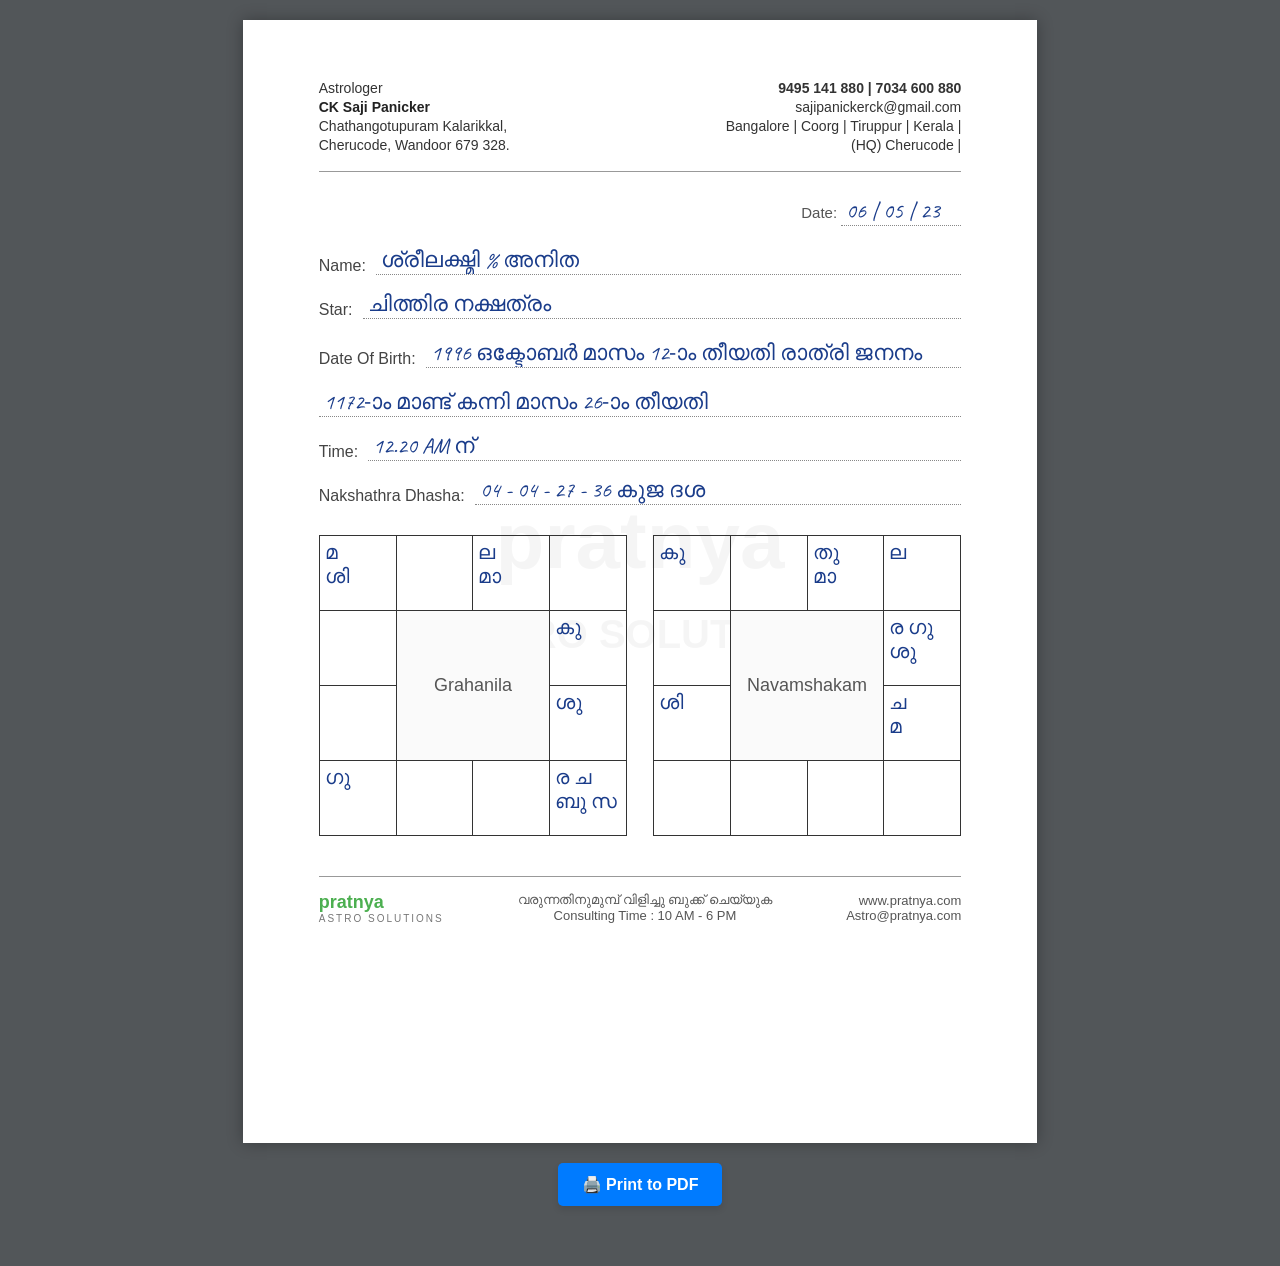
==== jathaka-chercha.html @ 8fa5732a "v67" ====
<!DOCTYPE html>
<html lang="en">
<head>
    <meta charset="UTF-8">
    <meta name="viewport" content="width=device-width, initial-scale=1.0">
    <title>Astrology Chart PDF Generator</title>
    <link href="https://fonts.googleapis.com/css2?family=Caveat:wght@600&display=swap" rel="stylesheet">
    
    <style>
        * {
            box-sizing: border-box;
        }

        body {
            font-family: Arial, sans-serif;
            background-color: #525659; /* Dark background like a PDF viewer */
            margin: 0;
            padding: 20px;
            display: flex;
            flex-direction: column;
            align-items: center;
        }

        /* The Main A4 Page Container */
        .page {
            background-color: white;
            width: 210mm;
            min-height: 297mm;
            padding: 15mm 20mm;
            box-shadow: 0 0 15px rgba(0,0,0,0.3);
            position: relative;
            color: #333;
        }

        /* Faint Watermark in the center */
        .watermark {
            position: absolute;
            top: 50%;
            left: 50%;
            transform: translate(-50%, -50%);
            font-size: 80px;
            font-weight: bold;
            color: rgba(0, 0, 0, 0.04);
            text-align: center;
            line-height: 1;
            pointer-events: none;
            z-index: 1;
        }

        /* Header Section */
        .header {
            display: flex;
            justify-content: space-between;
            border-bottom: 1px solid #999;
            padding-bottom: 15px;
            margin-bottom: 25px;
        }

        .header-left p, .header-right p {
            margin: 3px 0;
            font-size: 14px;
        }

        .astrologer-name {
            font-size: 18px;
            font-weight: bold;
            color: #222;
        }

        .header-right {
            text-align: right;
        }

        .phone-numbers {
            font-size: 16px;
            font-weight: bold;
        }

        /* Date Section */
        .date-section {
            text-align: right;
            margin-bottom: 20px;
            font-size: 15px;
            color: #555;
        }

        /* User Input Forms */
        .form-section {
            position: relative;
            z-index: 2;
        }

        .form-row {
            display: flex;
            align-items: flex-end;
            margin-bottom: 15px;
            font-size: 16px;
            color: #444;
        }

        .form-row label {
            white-space: nowrap;
            margin-right: 10px;
        }

        /* Handwriting styling for inputs */
        .handwritten-input {
            flex-grow: 1;
            border: none;
            border-bottom: 1px dotted #888;
            background: transparent;
            font-family: 'Caveat', cursive, sans-serif;
            font-size: 22px;
            color: #1a3c8a; /* Blue pen ink color */
            outline: none;
            padding: 0 5px;
        }

        .dob-multiline {
            margin-bottom: 15px;
        }

        .dob-multiline input {
            width: 100%;
            margin-top: 5px;
        }

        /* Astrology Charts Grid Section */
        .charts-container {
            display: flex;
            justify-content: space-between;
            margin-top: 30px;
            position: relative;
            z-index: 2;
        }

        .chart-box {
            width: 48%;
        }

        .kundli-table {
            width: 100%;
            border-collapse: collapse;
            table-layout: fixed;
        }

        .kundli-table td {
            border: 1px solid #333;
            height: 75px;
            vertical-align: top;
            padding: 5px;
        }

        .center-box {
            text-align: center !important;
            vertical-align: middle !important;
            font-size: 18px;
            font-weight: normal;
            color: #555;
            background-color: #fafafa;
        }

        /* Editable cells inside the chart */
        .cell-content {
            width: 100%;
            height: 100%;
            outline: none;
            font-family: 'Caveat', cursive, sans-serif;
            font-size: 20px;
            color: #1a3c8a; /* Blue pen ink color */
            line-height: 1.2;
        }

        /* Footer Section */
        .footer {
            display: flex;
            justify-content: space-between;
            align-items: center;
            border-top: 1px solid #999;
            padding-top: 15px;
            margin-top: 40px;
            font-size: 13px;
            color: #555;
        }

        .footer-logo {
            font-weight: bold;
            font-size: 18px;
            color: #4CAF50;
        }
        
        .footer-logo span {
            display: block;
            font-size: 10px;
            color: #777;
            font-weight: normal;
            letter-spacing: 2px;
        }

        .footer-center {
            text-align: center;
        }

        .footer-right {
            text-align: right;
        }

        /* Print Button Actions */
        .action-container {
            margin-top: 20px;
            margin-bottom: 40px;
        }

        .print-btn {
            background-color: #007bff;
            color: white;
            border: none;
            padding: 12px 24px;
            font-size: 16px;
            font-weight: bold;
            border-radius: 5px;
            cursor: pointer;
            box-shadow: 0 4px 6px rgba(0,0,0,0.1);
            transition: 0.3s;
        }

        .print-btn:hover {
            background-color: #0056b3;
        }

        /* CSS Specific to PDF Generation (Printing) */
        @media print {
            body {
                background-color: white;
                margin: 0;
                padding: 0;
            }
            .page {
                box-shadow: none;
                width: 100%;
                margin: 0;
                padding: 10mm;
            }
            .action-container {
                display: none; /* Hides the button in the PDF */
            }
            .handwritten-input::placeholder {
                color: transparent;
            }
            /* Ensures background colors and styling remain in PDF */
            * {
                -webkit-print-color-adjust: exact !important;
                print-color-adjust: exact !important;
            }
        }
    </style>
</head>
<body>

    <div class="page" id="documentToPrint">
        <div class="watermark">pratnya<br><span style="font-size: 40px;">ASTRO SOLUTIONS</span></div>

        <div class="header">
            <div class="header-left">
                <p>Astrologer</p>
                <p class="astrologer-name">CK Saji Panicker</p>
                <p>Chathangotupuram Kalarikkal,</p>
                <p>Cherucode, Wandoor 679 328.</p>
            </div>
            <div class="header-right">
                <p class="phone-numbers">9495 141 880 | 7034 600 880</p>
                <p>sajipanickerck@gmail.com</p>
                <p>Bangalore | Coorg | Tiruppur | Kerala |</p>
                <p>(HQ) Cherucode |</p>
            </div>
        </div>

        <div class="date-section">
            Date: <input type="text" class="handwritten-input" style="width: 120px;" value="06 | 05 | 23">
        </div>

        <div class="form-section">
            <div class="form-row">
                <label>Name:</label>
                <input type="text" class="handwritten-input" value="ശ്രീലക്ഷ്മി % അനിത">
            </div>
            <div class="form-row">
                <label>Star:</label>
                <input type="text" class="handwritten-input" value="ചിത്തിര നക്ഷത്രം">
            </div>
            
            <div class="dob-multiline">
                <div class="form-row">
                    <label>Date Of Birth:</label>
                    <input type="text" class="handwritten-input" value="1996 ഒക്ടോബർ മാസം 12-ാം തീയതി രാത്രി ജനനം">
                </div>
                <div class="form-row">
                    <input type="text" class="handwritten-input" value="1172-ാം മാണ്ട് കന്നി മാസം 26-ാം തീയതി">
                </div>
            </div>

            <div class="form-row">
                <label>Time:</label>
                <input type="text" class="handwritten-input" value="12.20 AM ന്">
            </div>
            <div class="form-row">
                <label>Nakshathra Dhasha:</label>
                <input type="text" class="handwritten-input" value="04 - 04 - 27 - 36 കുജ ദശ">
            </div>
        </div>

        <div class="charts-container">
            
            <div class="chart-box">
                <table class="kundli-table">
                    <tr>
                        <td><div class="cell-content" contenteditable="true">മ<br>ശി</div></td>
                        <td><div class="cell-content" contenteditable="true"></div></td>
                        <td><div class="cell-content" contenteditable="true">ല<br>മാ</div></td>
                        <td><div class="cell-content" contenteditable="true"></div></td>
                    </tr>
                    <tr>
                        <td><div class="cell-content" contenteditable="true"></div></td>
                        <td colspan="2" rowspan="2" class="center-box">Grahanila</td>
                        <td><div class="cell-content" contenteditable="true">കു</div></td>
                    </tr>
                    <tr>
                        <td><div class="cell-content" contenteditable="true"></div></td>
                        <td><div class="cell-content" contenteditable="true">ശു</div></td>
                    </tr>
                    <tr>
                        <td><div class="cell-content" contenteditable="true">ഗു</div></td>
                        <td><div class="cell-content" contenteditable="true"></div></td>
                        <td><div class="cell-content" contenteditable="true"></div></td>
                        <td><div class="cell-content" contenteditable="true">ര ച<br>ബു സ</div></td>
                    </tr>
                </table>
            </div>

            <div class="chart-box">
                <table class="kundli-table">
                    <tr>
                        <td><div class="cell-content" contenteditable="true">കു</div></td>
                        <td><div class="cell-content" contenteditable="true"></div></td>
                        <td><div class="cell-content" contenteditable="true">തു<br>മാ</div></td>
                        <td><div class="cell-content" contenteditable="true">ല</div></td>
                    </tr>
                    <tr>
                        <td><div class="cell-content" contenteditable="true"></div></td>
                        <td colspan="2" rowspan="2" class="center-box">Navamshakam</td>
                        <td><div class="cell-content" contenteditable="true">ര ഗു<br>ശു</div></td>
                    </tr>
                    <tr>
                        <td><div class="cell-content" contenteditable="true">ശി</div></td>
                        <td><div class="cell-content" contenteditable="true">ച<br>മ</div></td>
                    </tr>
                    <tr>
                        <td><div class="cell-content" contenteditable="true"></div></td>
                        <td><div class="cell-content" contenteditable="true"></div></td>
                        <td><div class="cell-content" contenteditable="true"></div></td>
                        <td><div class="cell-content" contenteditable="true"></div></td>
                    </tr>
                </table>
            </div>

        </div>

        <div class="footer">
            <div class="footer-logo">
                pratnya
                <span>ASTRO SOLUTIONS</span>
            </div>
            <div class="footer-center">
                വരുന്നതിനുമുമ്പ് വിളിച്ചു ബുക്ക് ചെയ്യുക<br>
                Consulting Time : 10 AM - 6 PM
            </div>
            <div class="footer-right">
                www.pratnya.com<br>
                Astro@pratnya.com
            </div>
        </div>
    </div>

    <div class="action-container">
        <button class="print-btn" onclick="window.print()">🖨️ Print to PDF</button>
    </div>

</body>
</html>
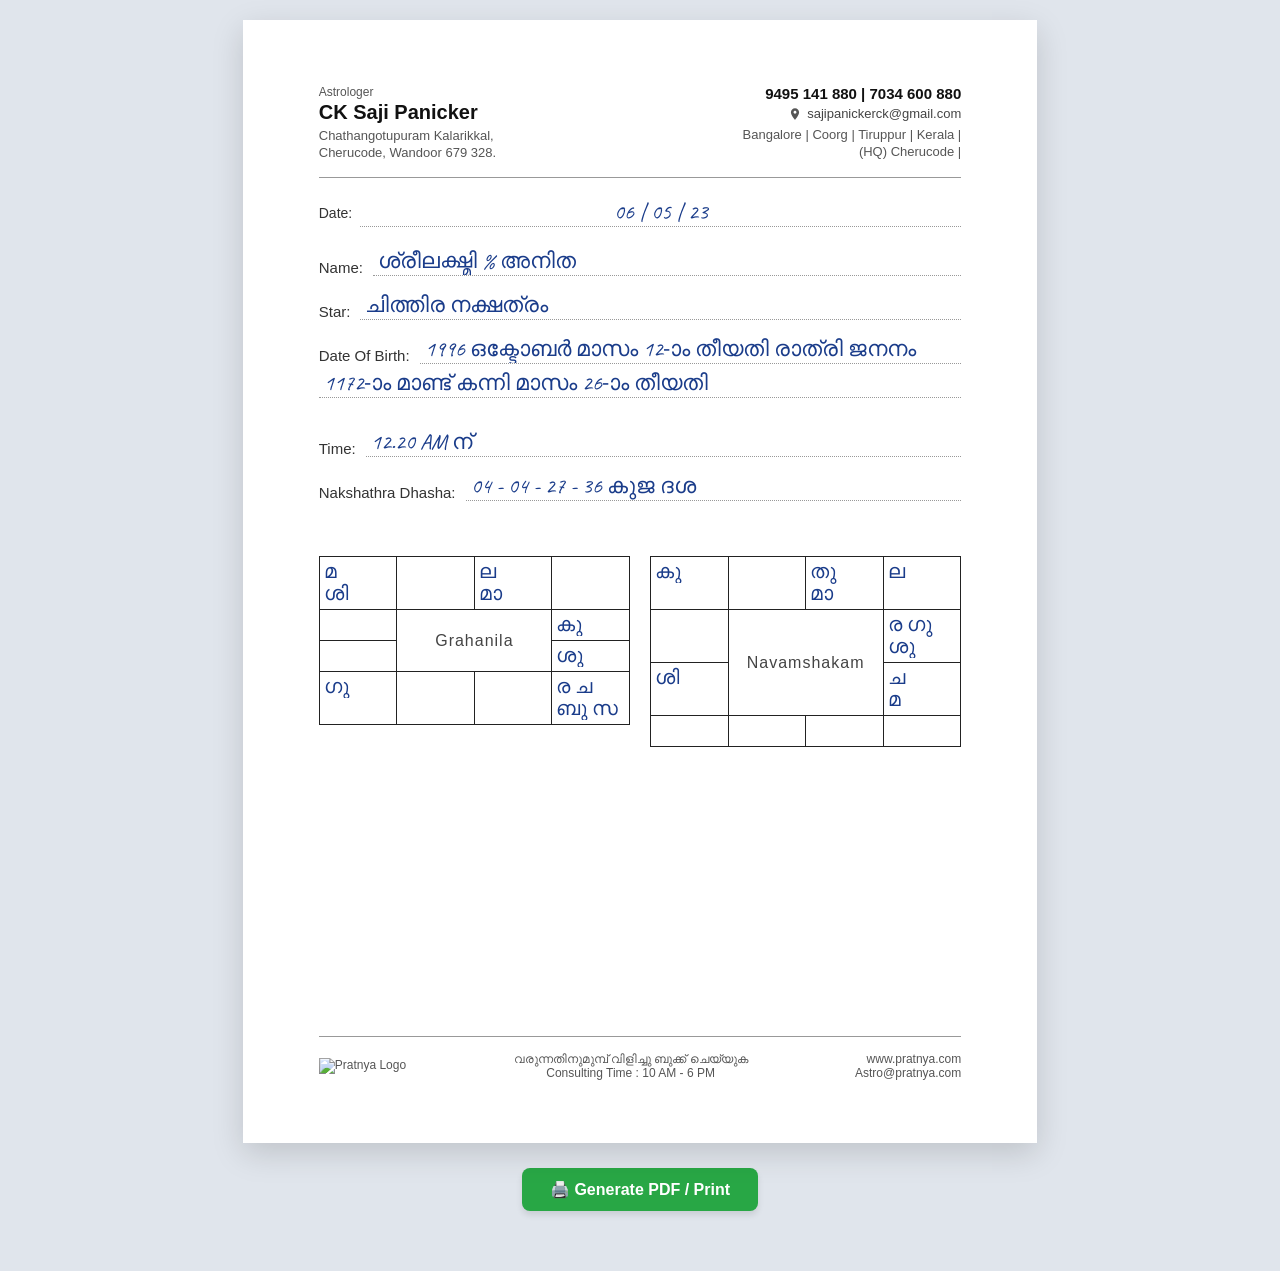
==== commit a53eb78e: "v69" ====
--- a/jathaka-chercha.html
+++ b/jathaka-chercha.html
@@ -2,252 +2,342 @@
 <html lang="en">
 <head>
     <meta charset="UTF-8">
-    <meta name="viewport" content="width=device-width, initial-scale=1.0">
-    <title>Astrology Chart PDF Generator</title>
+    <meta name="viewport" content="width=device-width, initial-scale=1.0, maximum-scale=1.0, user-scalable=no">
+    <title>Responsive Astrologer Consultation Form</title>
+    
     <link href="https://fonts.googleapis.com/css2?family=Caveat:wght@600&display=swap" rel="stylesheet">
     
     <style>
+        :root {
+            --text-main: #333;
+            --text-light: #555;
+            --ink-color: #1a3c8a;
+            --border-color: #999;
+            --grid-border: #222;
+        }
+
         * {
             box-sizing: border-box;
+            margin: 0;
+            padding: 0;
         }
 
         body {
-            font-family: Arial, sans-serif;
-            background-color: #525659; /* Dark background like a PDF viewer */
-            margin: 0;
-            padding: 20px;
+            font-family: Arial, Helvetica, sans-serif;
+            background-color: #e0e5ec;
             display: flex;
             flex-direction: column;
             align-items: center;
-        }
-
-        /* The Main A4 Page Container */
-        .page {
+            padding: 20px 10px;
+            color: var(--text-main);
+        }
+
+        /* --- Main Document Container --- */
+        .document-wrapper {
             background-color: white;
-            width: 210mm;
-            min-height: 297mm;
-            padding: 15mm 20mm;
-            box-shadow: 0 0 15px rgba(0,0,0,0.3);
+            width: 100%;
+            max-width: 210mm; /* A4 Width */
+            min-height: 297mm; /* A4 Height */
+            padding: 5% 6%;
+            box-shadow: 0 10px 30px rgba(0,0,0,0.15);
             position: relative;
-            color: #333;
-        }
-
-        /* Faint Watermark in the center */
+            display: flex;
+            flex-direction: column;
+            overflow: hidden;
+        }
+
+        /* Watermark Setup */
         .watermark {
             position: absolute;
             top: 50%;
             left: 50%;
             transform: translate(-50%, -50%);
-            font-size: 80px;
-            font-weight: bold;
-            color: rgba(0, 0, 0, 0.04);
-            text-align: center;
-            line-height: 1;
-            pointer-events: none;
+            width: 60%;
+            height: 60%;
+            background-image: url('logo.png'); /* Reads from your local directory */
+            background-position: center;
+            background-repeat: no-repeat;
+            background-size: contain;
+            opacity: 0.08; /* Faint appearance */
+            pointer-events: none; /* Prevents it from blocking clicks */
+            z-index: 0;
+        }
+
+        /* Content needs to sit above watermark */
+        .content-layer {
+            position: relative;
             z-index: 1;
-        }
-
-        /* Header Section */
+            flex-grow: 1;
+            display: flex;
+            flex-direction: column;
+        }
+
+        /* --- Header Styling --- */
         .header {
             display: flex;
+            flex-wrap: wrap;
             justify-content: space-between;
-            border-bottom: 1px solid #999;
+            border-bottom: 1px solid var(--border-color);
             padding-bottom: 15px;
-            margin-bottom: 25px;
-        }
-
-        .header-left p, .header-right p {
-            margin: 3px 0;
-            font-size: 14px;
-        }
-
-        .astrologer-name {
-            font-size: 18px;
-            font-weight: bold;
-            color: #222;
+            margin-bottom: 20px;
+            gap: 15px;
+        }
+
+        .header-left, .header-right {
+            flex: 1;
+            min-width: 250px;
         }
 
         .header-right {
             text-align: right;
         }
 
+        .header p {
+            margin: 2px 0;
+            font-size: 13px;
+            color: var(--text-light);
+        }
+
+        .astrologer-title {
+            font-size: 12px !important;
+            margin-bottom: 0px !important;
+        }
+
+        .astrologer-name {
+            font-size: 20px !important;
+            font-weight: bold;
+            color: #111 !important;
+            margin-bottom: 4px !important;
+        }
+
         .phone-numbers {
-            font-size: 16px;
+            font-size: 15px !important;
             font-weight: bold;
-        }
-
-        /* Date Section */
+            color: #111 !important;
+            margin-bottom: 4px !important;
+        }
+
+        .email-line {
+            display: inline-flex;
+            align-items: center;
+            justify-content: flex-end;
+            gap: 5px;
+        }
+
+        /* Inline SVG for Map Pin */
+        .map-icon {
+            width: 14px;
+            height: 14px;
+            fill: #555;
+        }
+
+        /* --- Date Section --- */
         .date-section {
-            text-align: right;
+            display: flex;
+            justify-content: flex-end;
+            align-items: center;
             margin-bottom: 20px;
-            font-size: 15px;
-            color: #555;
-        }
-
-        /* User Input Forms */
+            font-size: 14px;
+            gap: 8px;
+        }
+
+        /* --- Form Inputs (Handwritten style) --- */
         .form-section {
-            position: relative;
-            z-index: 2;
+            margin-bottom: 30px;
         }
 
         .form-row {
             display: flex;
             align-items: flex-end;
             margin-bottom: 15px;
-            font-size: 16px;
-            color: #444;
+            font-size: 15px;
+            width: 100%;
         }
 
         .form-row label {
             white-space: nowrap;
             margin-right: 10px;
-        }
-
-        /* Handwriting styling for inputs */
-        .handwritten-input {
+            font-weight: 500;
+        }
+
+        .input-line {
             flex-grow: 1;
             border: none;
-            border-bottom: 1px dotted #888;
+            border-bottom: 1px dotted var(--border-color);
             background: transparent;
             font-family: 'Caveat', cursive, sans-serif;
             font-size: 22px;
-            color: #1a3c8a; /* Blue pen ink color */
+            color: var(--ink-color);
             outline: none;
             padding: 0 5px;
-        }
-
-        .dob-multiline {
+            min-width: 50px; /* Prevents collapsing on mobile */
+        }
+
+        /* Multiline DOB Fix */
+        .dob-group {
+            display: flex;
+            flex-direction: column;
             margin-bottom: 15px;
         }
 
-        .dob-multiline input {
-            width: 100%;
-            margin-top: 5px;
-        }
-
-        /* Astrology Charts Grid Section */
+        /* --- Astrology Charts Grid --- */
         .charts-container {
             display: flex;
             justify-content: space-between;
-            margin-top: 30px;
-            position: relative;
-            z-index: 2;
-        }
-
-        .chart-box {
-            width: 48%;
-        }
-
-        .kundli-table {
+            gap: 20px;
+            margin-top: 10px;
+        }
+
+        .chart-wrapper {
+            flex: 1;
+            min-width: 0; /* Prevents flex blowout */
+        }
+
+        .chart-table {
             width: 100%;
             border-collapse: collapse;
             table-layout: fixed;
-        }
-
-        .kundli-table td {
-            border: 1px solid #333;
-            height: 75px;
+            background: rgba(255, 255, 255, 0.6); /* Slight background to stand out over watermark */
+        }
+
+        .chart-table td {
+            border: 1px solid var(--grid-border);
+            aspect-ratio: 1 / 1; /* Keeps cells perfectly square */
             vertical-align: top;
-            padding: 5px;
-        }
-
-        .center-box {
+            padding: 4px;
+            position: relative;
+        }
+
+        .chart-center {
             text-align: center !important;
             vertical-align: middle !important;
-            font-size: 18px;
-            font-weight: normal;
-            color: #555;
-            background-color: #fafafa;
-        }
-
-        /* Editable cells inside the chart */
-        .cell-content {
+            font-size: 16px;
+            color: #444;
+            letter-spacing: 1px;
+            background-color: transparent;
+        }
+
+        .editable-cell {
             width: 100%;
             height: 100%;
             outline: none;
             font-family: 'Caveat', cursive, sans-serif;
             font-size: 20px;
-            color: #1a3c8a; /* Blue pen ink color */
-            line-height: 1.2;
-        }
-
-        /* Footer Section */
+            color: var(--ink-color);
+            line-height: 1.1;
+            overflow: hidden;
+        }
+
+        /* --- Footer Styling --- */
         .footer {
             display: flex;
             justify-content: space-between;
             align-items: center;
-            border-top: 1px solid #999;
+            border-top: 1px solid var(--border-color);
             padding-top: 15px;
-            margin-top: 40px;
-            font-size: 13px;
-            color: #555;
-        }
-
-        .footer-logo {
-            font-weight: bold;
-            font-size: 18px;
-            color: #4CAF50;
-        }
-        
-        .footer-logo span {
-            display: block;
-            font-size: 10px;
-            color: #777;
-            font-weight: normal;
-            letter-spacing: 2px;
+            margin-top: auto; /* Pushes footer to the bottom */
+            font-size: 12px;
+            color: var(--text-light);
+            flex-wrap: wrap;
+            gap: 15px;
+        }
+
+        .footer-logo img {
+            height: 40px; /* Adjust based on your logo.png dimensions */
+            width: auto;
+            object-fit: contain;
         }
 
         .footer-center {
             text-align: center;
+            flex: 1;
+            min-width: 200px;
         }
 
         .footer-right {
             text-align: right;
         }
 
-        /* Print Button Actions */
-        .action-container {
-            margin-top: 20px;
+        /* --- Action Buttons --- */
+        .controls {
+            margin-top: 25px;
             margin-bottom: 40px;
-        }
-
-        .print-btn {
-            background-color: #007bff;
+            text-align: center;
+        }
+
+        .btn {
+            background-color: #28a745;
             color: white;
             border: none;
-            padding: 12px 24px;
+            padding: 12px 28px;
             font-size: 16px;
             font-weight: bold;
-            border-radius: 5px;
+            border-radius: 8px;
             cursor: pointer;
             box-shadow: 0 4px 6px rgba(0,0,0,0.1);
-            transition: 0.3s;
-        }
-
-        .print-btn:hover {
-            background-color: #0056b3;
-        }
-
-        /* CSS Specific to PDF Generation (Printing) */
+            transition: background 0.3s, transform 0.1s;
+        }
+
+        .btn:hover {
+            background-color: #218838;
+        }
+        
+        .btn:active {
+            transform: scale(0.98);
+        }
+
+        /* --- Responsive Queries (Tablet & Mobile) --- */
+        @media screen and (max-width: 768px) {
+            .document-wrapper {
+                padding: 15px;
+            }
+            .header {
+                flex-direction: column;
+                text-align: center;
+            }
+            .header-right {
+                text-align: center;
+            }
+            .email-line {
+                justify-content: center;
+            }
+            .charts-container {
+                flex-direction: column;
+                gap: 30px;
+            }
+            .chart-table td {
+                aspect-ratio: auto;
+                height: 60px; /* Fixed height for mobile instead of aspect ratio */
+            }
+            .footer {
+                flex-direction: column;
+                text-align: center;
+            }
+            .footer-right {
+                text-align: center;
+            }
+        }
+
+        /* --- Print Specific Styles --- */
         @media print {
             body {
-                background-color: white;
+                background: white;
                 margin: 0;
                 padding: 0;
             }
-            .page {
+            .document-wrapper {
                 box-shadow: none;
                 width: 100%;
-                margin: 0;
+                max-width: none;
                 padding: 10mm;
             }
-            .action-container {
-                display: none; /* Hides the button in the PDF */
-            }
-            .handwritten-input::placeholder {
+            .controls {
+                display: none;
+            }
+            .input-line::placeholder {
                 color: transparent;
             }
-            /* Ensures background colors and styling remain in PDF */
+            /* Force background graphics to print (for watermark) */
             * {
                 -webkit-print-color-adjust: exact !important;
                 print-color-adjust: exact !important;
@@ -257,132 +347,139 @@
 </head>
 <body>
 
-    <div class="page" id="documentToPrint">
-        <div class="watermark">pratnya<br><span style="font-size: 40px;">ASTRO SOLUTIONS</span></div>
-
-        <div class="header">
-            <div class="header-left">
-                <p>Astrologer</p>
-                <p class="astrologer-name">CK Saji Panicker</p>
-                <p>Chathangotupuram Kalarikkal,</p>
-                <p>Cherucode, Wandoor 679 328.</p>
+    <div class="document-wrapper" id="printArea">
+        <div class="watermark"></div>
+
+        <div class="content-layer">
+            
+            <div class="header">
+                <div class="header-left">
+                    <p class="astrologer-title">Astrologer</p>
+                    <p class="astrologer-name">CK Saji Panicker</p>
+                    <p>Chathangotupuram Kalarikkal,</p>
+                    <p>Cherucode, Wandoor 679 328.</p>
+                </div>
+                <div class="header-right">
+                    <p class="phone-numbers">9495 141 880 | 7034 600 880</p>
+                    <div class="email-line">
+                        <svg class="map-icon" viewBox="0 0 24 24">
+                            <path d="M12 2C8.13 2 5 5.13 5 9c0 5.25 7 13 7 13s7-7.75 7-13c0-3.87-3.13-7-7-7zm0 9.5c-1.38 0-2.5-1.12-2.5-2.5s1.12-2.5 2.5-2.5 2.5 1.12 2.5 2.5-1.12 2.5-2.5 2.5z"/>
+                        </svg>
+                        <p style="margin:0; color:#444;">sajipanickerck@gmail.com</p>
+                    </div>
+                    <p>Bangalore | Coorg | Tiruppur | Kerala |</p>
+                    <p>(HQ) Cherucode |</p>
+                </div>
             </div>
-            <div class="header-right">
-                <p class="phone-numbers">9495 141 880 | 7034 600 880</p>
-                <p>sajipanickerck@gmail.com</p>
-                <p>Bangalore | Coorg | Tiruppur | Kerala |</p>
-                <p>(HQ) Cherucode |</p>
+
+            <div class="date-section">
+                <span>Date:</span>
+                <input type="text" class="input-line" style="width: 130px; text-align: center;" value="06 | 05 | 23">
             </div>
-        </div>
-
-        <div class="date-section">
-            Date: <input type="text" class="handwritten-input" style="width: 120px;" value="06 | 05 | 23">
-        </div>
-
-        <div class="form-section">
-            <div class="form-row">
-                <label>Name:</label>
-                <input type="text" class="handwritten-input" value="ശ്രീലക്ഷ്മി % അനിത">
+
+            <div class="form-section">
+                <div class="form-row">
+                    <label>Name:</label>
+                    <input type="text" class="input-line" value="ശ്രീലക്ഷ്മി % അനിത">
+                </div>
+                <div class="form-row">
+                    <label>Star:</label>
+                    <input type="text" class="input-line" value="ചിത്തിര നക്ഷത്രം">
+                </div>
+                
+                <div class="dob-group">
+                    <div class="form-row" style="margin-bottom: 5px;">
+                        <label>Date Of Birth:</label>
+                        <input type="text" class="input-line" value="1996 ഒക്ടോബർ മാസം 12-ാം തീയതി രാത്രി ജനനം">
+                    </div>
+                    <div class="form-row">
+                        <input type="text" class="input-line" value="1172-ാം മാണ്ട് കന്നി മാസം 26-ാം തീയതി">
+                    </div>
+                </div>
+
+                <div class="form-row">
+                    <label>Time:</label>
+                    <input type="text" class="input-line" value="12.20 AM ന്">
+                </div>
+                <div class="form-row">
+                    <label>Nakshathra Dhasha:</label>
+                    <input type="text" class="input-line" value="04 - 04 - 27 - 36 കുജ ദശ">
+                </div>
             </div>
-            <div class="form-row">
-                <label>Star:</label>
-                <input type="text" class="handwritten-input" value="ചിത്തിര നക്ഷത്രം">
+
+            <div class="charts-container">
+                <div class="chart-wrapper">
+                    <table class="chart-table">
+                        <tr>
+                            <td><div class="editable-cell" contenteditable="true">മ<br>ശി</div></td>
+                            <td><div class="editable-cell" contenteditable="true"></div></td>
+                            <td><div class="editable-cell" contenteditable="true">ല<br>മാ</div></td>
+                            <td><div class="editable-cell" contenteditable="true"></div></td>
+                        </tr>
+                        <tr>
+                            <td><div class="editable-cell" contenteditable="true"></div></td>
+                            <td colspan="2" rowspan="2" class="chart-center">Grahanila</td>
+                            <td><div class="editable-cell" contenteditable="true">കു</div></td>
+                        </tr>
+                        <tr>
+                            <td><div class="editable-cell" contenteditable="true"></div></td>
+                            <td><div class="editable-cell" contenteditable="true">ശു</div></td>
+                        </tr>
+                        <tr>
+                            <td><div class="editable-cell" contenteditable="true">ഗു</div></td>
+                            <td><div class="editable-cell" contenteditable="true"></div></td>
+                            <td><div class="editable-cell" contenteditable="true"></div></td>
+                            <td><div class="editable-cell" contenteditable="true">ര ച<br>ബു സ</div></td>
+                        </tr>
+                    </table>
+                </div>
+
+                <div class="chart-wrapper">
+                    <table class="chart-table">
+                        <tr>
+                            <td><div class="editable-cell" contenteditable="true">കു</div></td>
+                            <td><div class="editable-cell" contenteditable="true"></div></td>
+                            <td><div class="editable-cell" contenteditable="true">തു<br>മാ</div></td>
+                            <td><div class="editable-cell" contenteditable="true">ല</div></td>
+                        </tr>
+                        <tr>
+                            <td><div class="editable-cell" contenteditable="true"></div></td>
+                            <td colspan="2" rowspan="2" class="chart-center">Navamshakam</td>
+                            <td><div class="editable-cell" contenteditable="true">ര ഗു<br>ശു</div></td>
+                        </tr>
+                        <tr>
+                            <td><div class="editable-cell" contenteditable="true">ശി</div></td>
+                            <td><div class="editable-cell" contenteditable="true">ച<br>മ</div></td>
+                        </tr>
+                        <tr>
+                            <td><div class="editable-cell" contenteditable="true"></div></td>
+                            <td><div class="editable-cell" contenteditable="true"></div></td>
+                            <td><div class="editable-cell" contenteditable="true"></div></td>
+                            <td><div class="editable-cell" contenteditable="true"></div></td>
+                        </tr>
+                    </table>
+                </div>
+            </div>
+
+            <div class="footer">
+                <div class="footer-logo">
+                    <img src="logo.png" alt="Pratnya Logo">
+                </div>
+                <div class="footer-center">
+                    വരുന്നതിനുമുമ്പ് വിളിച്ചു ബുക്ക് ചെയ്യുക<br>
+                    Consulting Time : 10 AM - 6 PM
+                </div>
+                <div class="footer-right">
+                    www.pratnya.com<br>
+                    Astro@pratnya.com
+                </div>
             </div>
             
-            <div class="dob-multiline">
-                <div class="form-row">
-                    <label>Date Of Birth:</label>
-                    <input type="text" class="handwritten-input" value="1996 ഒക്ടോബർ മാസം 12-ാം തീയതി രാത്രി ജനനം">
-                </div>
-                <div class="form-row">
-                    <input type="text" class="handwritten-input" value="1172-ാം മാണ്ട് കന്നി മാസം 26-ാം തീയതി">
-                </div>
-            </div>
-
-            <div class="form-row">
-                <label>Time:</label>
-                <input type="text" class="handwritten-input" value="12.20 AM ന്">
-            </div>
-            <div class="form-row">
-                <label>Nakshathra Dhasha:</label>
-                <input type="text" class="handwritten-input" value="04 - 04 - 27 - 36 കുജ ദശ">
-            </div>
-        </div>
-
-        <div class="charts-container">
-            
-            <div class="chart-box">
-                <table class="kundli-table">
-                    <tr>
-                        <td><div class="cell-content" contenteditable="true">മ<br>ശി</div></td>
-                        <td><div class="cell-content" contenteditable="true"></div></td>
-                        <td><div class="cell-content" contenteditable="true">ല<br>മാ</div></td>
-                        <td><div class="cell-content" contenteditable="true"></div></td>
-                    </tr>
-                    <tr>
-                        <td><div class="cell-content" contenteditable="true"></div></td>
-                        <td colspan="2" rowspan="2" class="center-box">Grahanila</td>
-                        <td><div class="cell-content" contenteditable="true">കു</div></td>
-                    </tr>
-                    <tr>
-                        <td><div class="cell-content" contenteditable="true"></div></td>
-                        <td><div class="cell-content" contenteditable="true">ശു</div></td>
-                    </tr>
-                    <tr>
-                        <td><div class="cell-content" contenteditable="true">ഗു</div></td>
-                        <td><div class="cell-content" contenteditable="true"></div></td>
-                        <td><div class="cell-content" contenteditable="true"></div></td>
-                        <td><div class="cell-content" contenteditable="true">ര ച<br>ബു സ</div></td>
-                    </tr>
-                </table>
-            </div>
-
-            <div class="chart-box">
-                <table class="kundli-table">
-                    <tr>
-                        <td><div class="cell-content" contenteditable="true">കു</div></td>
-                        <td><div class="cell-content" contenteditable="true"></div></td>
-                        <td><div class="cell-content" contenteditable="true">തു<br>മാ</div></td>
-                        <td><div class="cell-content" contenteditable="true">ല</div></td>
-                    </tr>
-                    <tr>
-                        <td><div class="cell-content" contenteditable="true"></div></td>
-                        <td colspan="2" rowspan="2" class="center-box">Navamshakam</td>
-                        <td><div class="cell-content" contenteditable="true">ര ഗു<br>ശു</div></td>
-                    </tr>
-                    <tr>
-                        <td><div class="cell-content" contenteditable="true">ശി</div></td>
-                        <td><div class="cell-content" contenteditable="true">ച<br>മ</div></td>
-                    </tr>
-                    <tr>
-                        <td><div class="cell-content" contenteditable="true"></div></td>
-                        <td><div class="cell-content" contenteditable="true"></div></td>
-                        <td><div class="cell-content" contenteditable="true"></div></td>
-                        <td><div class="cell-content" contenteditable="true"></div></td>
-                    </tr>
-                </table>
-            </div>
-
-        </div>
-
-        <div class="footer">
-            <div class="footer-logo">
-                pratnya
-                <span>ASTRO SOLUTIONS</span>
-            </div>
-            <div class="footer-center">
-                വരുന്നതിനുമുമ്പ് വിളിച്ചു ബുക്ക് ചെയ്യുക<br>
-                Consulting Time : 10 AM - 6 PM
-            </div>
-            <div class="footer-right">
-                www.pratnya.com<br>
-                Astro@pratnya.com
-            </div>
         </div>
     </div>
 
-    <div class="action-container">
-        <button class="print-btn" onclick="window.print()">🖨️ Print to PDF</button>
+    <div class="controls">
+        <button class="btn" onclick="window.print()">🖨️ Generate PDF / Print</button>
     </div>
 
 </body>
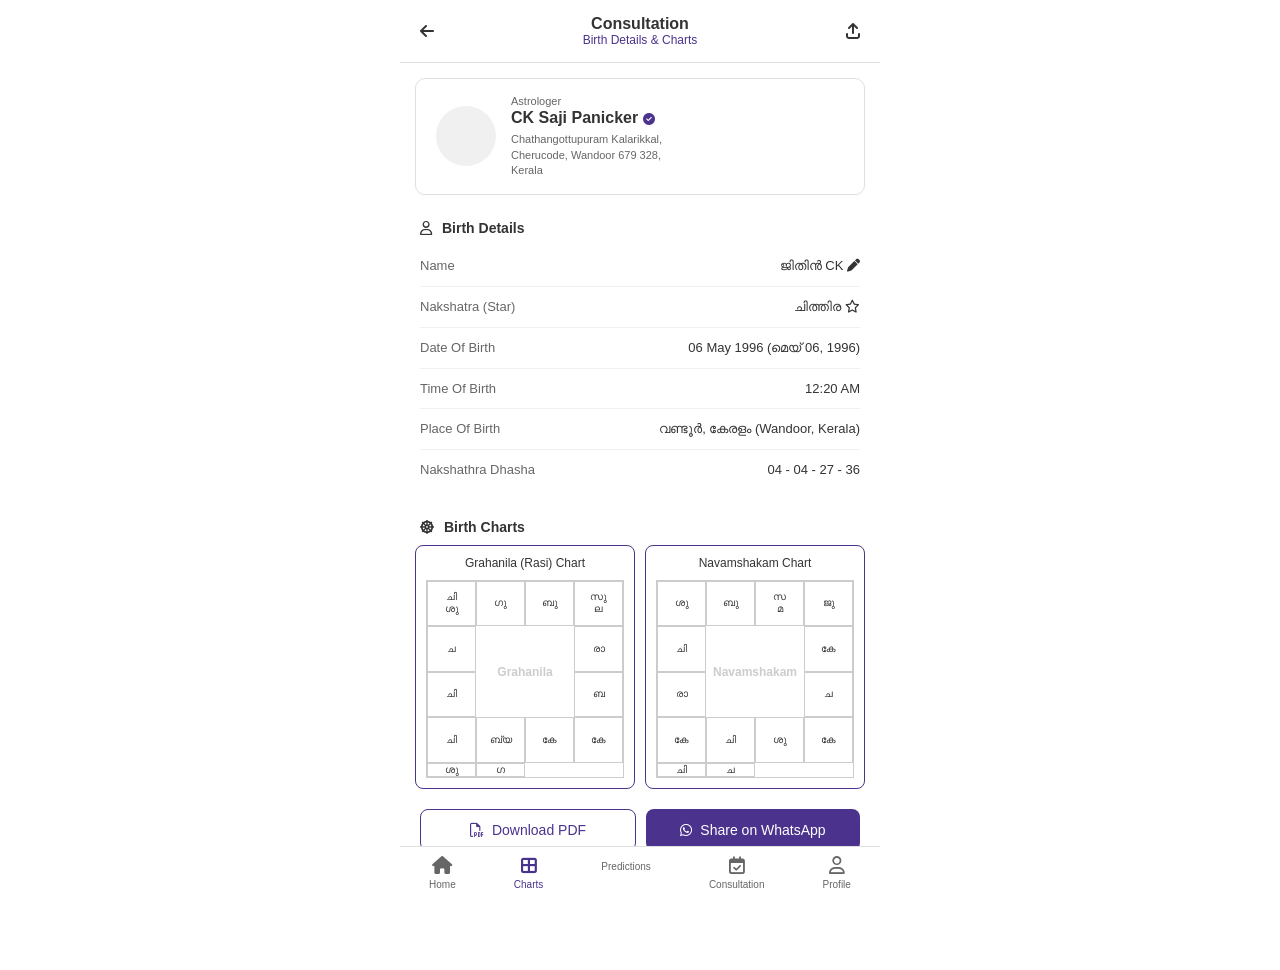
==== commit 2a559e1c: "v70" ====
--- a/jathaka-chercha.html
+++ b/jathaka-chercha.html
@@ -1,486 +1,541 @@
 <!DOCTYPE html>
-<html lang="en">
+<html lang="ml">
 <head>
     <meta charset="UTF-8">
-    <meta name="viewport" content="width=device-width, initial-scale=1.0, maximum-scale=1.0, user-scalable=no">
-    <title>Responsive Astrologer Consultation Form</title>
-    
-    <link href="https://fonts.googleapis.com/css2?family=Caveat:wght@600&display=swap" rel="stylesheet">
-    
+    <meta name="viewport" content="width=device-width, initial-scale=1.0">
+    <title>Consultation - Birth Details & Charts</title>
+    <link rel="stylesheet" href="https://cdnjs.cloudflare.com/ajax/libs/font-awesome/6.4.0/css/all.min.css">
+    <script src="https://cdnjs.cloudflare.com/ajax/libs/html2pdf.js/0.10.1/html2pdf.bundle.min.js"></script>
+
     <style>
+        /* --- GLOBAL APP STYLES (Left Image) --- */
         :root {
+            --primary-color: #4B338D; /* Purple color from buttons/icons */
+            --bg-color: #F8F9FA;
             --text-main: #333;
-            --text-light: #555;
-            --ink-color: #1a3c8a;
-            --border-color: #999;
-            --grid-border: #222;
-        }
-
-        * {
-            box-sizing: border-box;
+            --text-muted: #666;
+            --border-color: #E0E0E0;
+        }
+
+        body {
+            font-family: -apple-system, BlinkMacSystemFont, 'Segoe UI', Roboto, Helvetica, Arial, sans-serif;
             margin: 0;
             padding: 0;
-        }
-
-        body {
-            font-family: Arial, Helvetica, sans-serif;
-            background-color: #e0e5ec;
-            display: flex;
-            flex-direction: column;
-            align-items: center;
-            padding: 20px 10px;
+            background-color: #fff;
             color: var(--text-main);
         }
 
-        /* --- Main Document Container --- */
-        .document-wrapper {
-            background-color: white;
+        /* Mobile App Container */
+        .app-container {
+            max-width: 480px;
+            margin: 0 auto;
+            background: #fff;
+            min-height: 100vh;
+            position: relative;
+            padding-bottom: 70px; /* Space for bottom nav */
+        }
+
+        /* Header */
+        .app-header {
+            display: flex;
+            justify-content: space-between;
+            align-items: center;
+            padding: 15px 20px;
+            border-bottom: 1px solid var(--border-color);
+        }
+        .app-header h1 {
+            font-size: 16px;
+            margin: 0;
+            text-align: center;
+            flex-grow: 1;
+            color: var(--text-main);
+        }
+        .app-header h1 span {
+            display: block;
+            font-size: 12px;
+            color: var(--primary-color);
+            font-weight: normal;
+        }
+
+        /* Astrologer Card */
+        .astrologer-card {
+            display: flex;
+            align-items: center;
+            padding: 15px 20px;
+            border: 1px solid var(--border-color);
+            margin: 15px;
+            border-radius: 10px;
+            box-shadow: 0 2px 5px rgba(0,0,0,0.02);
+        }
+        .astrologer-logo {
+            width: 60px;
+            height: 60px;
+            border-radius: 50%;
+            background: #f0f0f0;
+            margin-right: 15px;
+        }
+        .astrologer-info h2 {
+            margin: 0 0 5px 0;
+            font-size: 16px;
+        }
+        .astrologer-info p {
+            margin: 0;
+            font-size: 11px;
+            color: var(--text-muted);
+            line-height: 1.4;
+        }
+
+        /* Section Titles */
+        .section-title {
+            padding: 10px 20px;
+            font-size: 14px;
+            font-weight: bold;
+            display: flex;
+            align-items: center;
+            gap: 10px;
+            color: #333;
+        }
+
+        /* Details List */
+        .details-list {
+            padding: 0 20px;
+        }
+        .detail-item {
+            display: flex;
+            justify-content: space-between;
+            padding: 12px 0;
+            border-bottom: 1px solid #f0f0f0;
+            font-size: 13px;
+        }
+        .detail-item:last-child {
+            border-bottom: none;
+        }
+        .detail-label {
+            color: var(--text-muted);
+        }
+        .detail-value {
+            font-weight: 500;
+            text-align: right;
+        }
+
+        /* South Indian Chart Grid Layout */
+        .charts-container {
+            display: flex;
+            gap: 10px;
+            padding: 0 15px;
+            overflow-x: auto;
+        }
+        .chart-box {
+            flex: 1;
+            min-width: 160px;
+            border: 1px solid var(--primary-color);
+            border-radius: 8px;
+            padding: 10px;
+        }
+        .chart-title {
+            text-align: center;
+            font-size: 12px;
+            margin-bottom: 10px;
+            font-weight: 500;
+        }
+        .south-indian-chart {
+            display: grid;
+            grid-template-columns: repeat(4, 1fr);
+            grid-template-rows: repeat(4, 1fr);
+            aspect-ratio: 1;
+            border: 1px solid #ccc;
+        }
+        .chart-cell {
+            border: 1px solid #ccc;
+            display: flex;
+            align-items: center;
+            justify-content: center;
+            font-size: 10px;
+            text-align: center;
+        }
+        .chart-center {
+            grid-column: 2 / 4;
+            grid-row: 2 / 4;
+            border: none;
+            display: flex;
+            align-items: center;
+            justify-content: center;
+            font-weight: bold;
+            font-size: 12px;
+            color: #ccc;
+        }
+
+        /* Action Buttons */
+        .action-buttons {
+            display: flex;
+            gap: 10px;
+            padding: 20px;
+        }
+        .btn {
+            flex: 1;
+            padding: 12px;
+            border-radius: 8px;
+            border: none;
+            font-size: 14px;
+            font-weight: 500;
+            cursor: pointer;
+            display: flex;
+            align-items: center;
+            justify-content: center;
+            gap: 8px;
+        }
+        .btn-outline {
+            background: transparent;
+            border: 1px solid var(--primary-color);
+            color: var(--primary-color);
+        }
+        .btn-primary {
+            background: var(--primary-color);
+            color: white;
+        }
+
+        /* Bottom Nav (Mockup) */
+        .bottom-nav {
+            position: fixed;
+            bottom: 0;
             width: 100%;
-            max-width: 210mm; /* A4 Width */
-            min-height: 297mm; /* A4 Height */
-            padding: 5% 6%;
-            box-shadow: 0 10px 30px rgba(0,0,0,0.15);
-            position: relative;
-            display: flex;
-            flex-direction: column;
-            overflow: hidden;
-        }
-
-        /* Watermark Setup */
-        .watermark {
+            max-width: 480px;
+            background: white;
+            display: flex;
+            justify-content: space-around;
+            padding: 10px 0;
+            border-top: 1px solid var(--border-color);
+        }
+        .nav-item {
+            text-align: center;
+            font-size: 10px;
+            color: var(--text-muted);
+        }
+        .nav-item i {
+            display: block;
+            font-size: 18px;
+            margin-bottom: 4px;
+        }
+
+        /* --- PDF GENERATION STYLES (Right Image Layout) --- */
+        /* We hide this div from the screen, it only exists to be converted to PDF */
+        #pdf-template-container {
             position: absolute;
-            top: 50%;
-            left: 50%;
-            transform: translate(-50%, -50%);
-            width: 60%;
-            height: 60%;
-            background-image: url('logo.png'); /* Reads from your local directory */
-            background-position: center;
-            background-repeat: no-repeat;
-            background-size: contain;
-            opacity: 0.08; /* Faint appearance */
-            pointer-events: none; /* Prevents it from blocking clicks */
-            z-index: 0;
-        }
-
-        /* Content needs to sit above watermark */
-        .content-layer {
-            position: relative;
-            z-index: 1;
+            left: -9999px;
+            top: 0;
+        }
+        
+        #pdf-content {
+            width: 210mm; /* A4 width */
+            padding: 20mm;
+            background: white;
+            font-family: Arial, sans-serif;
+            color: #000;
+        }
+
+        .pdf-header-grid {
+            display: flex;
+            justify-content: space-between;
+            border-bottom: 1px solid #ddd;
+            padding-bottom: 20px;
+            margin-bottom: 20px;
+        }
+        .pdf-astro-details h1 {
+            font-size: 20px;
+            margin: 0 0 5px 0;
+        }
+        .pdf-astro-details p {
+            margin: 2px 0;
+            font-size: 12px;
+            color: #555;
+        }
+        .pdf-contact {
+            text-align: right;
+            font-size: 12px;
+            color: #555;
+        }
+        
+        .pdf-row {
+            display: flex;
+            margin-bottom: 15px;
+            font-size: 14px;
+        }
+        .pdf-label {
+            width: 150px;
+            font-weight: bold;
+        }
+        .pdf-value {
             flex-grow: 1;
-            display: flex;
-            flex-direction: column;
-        }
-
-        /* --- Header Styling --- */
-        .header {
-            display: flex;
-            flex-wrap: wrap;
-            justify-content: space-between;
-            border-bottom: 1px solid var(--border-color);
-            padding-bottom: 15px;
-            margin-bottom: 20px;
-            gap: 15px;
-        }
-
-        .header-left, .header-right {
-            flex: 1;
-            min-width: 250px;
-        }
-
-        .header-right {
-            text-align: right;
-        }
-
-        .header p {
-            margin: 2px 0;
-            font-size: 13px;
-            color: var(--text-light);
-        }
-
-        .astrologer-title {
-            font-size: 12px !important;
-            margin-bottom: 0px !important;
-        }
-
-        .astrologer-name {
-            font-size: 20px !important;
-            font-weight: bold;
-            color: #111 !important;
-            margin-bottom: 4px !important;
-        }
-
-        .phone-numbers {
-            font-size: 15px !important;
-            font-weight: bold;
-            color: #111 !important;
-            margin-bottom: 4px !important;
-        }
-
-        .email-line {
-            display: inline-flex;
-            align-items: center;
-            justify-content: flex-end;
-            gap: 5px;
-        }
-
-        /* Inline SVG for Map Pin */
-        .map-icon {
-            width: 14px;
-            height: 14px;
-            fill: #555;
-        }
-
-        /* --- Date Section --- */
-        .date-section {
-            display: flex;
-            justify-content: flex-end;
-            align-items: center;
-            margin-bottom: 20px;
-            font-size: 14px;
-            gap: 8px;
-        }
-
-        /* --- Form Inputs (Handwritten style) --- */
-        .form-section {
-            margin-bottom: 30px;
-        }
-
-        .form-row {
-            display: flex;
-            align-items: flex-end;
-            margin-bottom: 15px;
-            font-size: 15px;
-            width: 100%;
-        }
-
-        .form-row label {
-            white-space: nowrap;
-            margin-right: 10px;
-            font-weight: 500;
-        }
-
-        .input-line {
-            flex-grow: 1;
-            border: none;
-            border-bottom: 1px dotted var(--border-color);
-            background: transparent;
-            font-family: 'Caveat', cursive, sans-serif;
-            font-size: 22px;
-            color: var(--ink-color);
-            outline: none;
-            padding: 0 5px;
-            min-width: 50px; /* Prevents collapsing on mobile */
-        }
-
-        /* Multiline DOB Fix */
-        .dob-group {
-            display: flex;
-            flex-direction: column;
-            margin-bottom: 15px;
-        }
-
-        /* --- Astrology Charts Grid --- */
-        .charts-container {
+            border-bottom: 1px dotted #999;
+        }
+
+        .pdf-charts-section {
             display: flex;
             justify-content: space-between;
             gap: 20px;
-            margin-top: 10px;
-        }
-
-        .chart-wrapper {
+            margin-top: 40px;
+        }
+        .pdf-chart-wrapper {
             flex: 1;
-            min-width: 0; /* Prevents flex blowout */
-        }
-
-        .chart-table {
-            width: 100%;
-            border-collapse: collapse;
-            table-layout: fixed;
-            background: rgba(255, 255, 255, 0.6); /* Slight background to stand out over watermark */
-        }
-
-        .chart-table td {
-            border: 1px solid var(--grid-border);
-            aspect-ratio: 1 / 1; /* Keeps cells perfectly square */
-            vertical-align: top;
-            padding: 4px;
-            position: relative;
-        }
-
-        .chart-center {
-            text-align: center !important;
-            vertical-align: middle !important;
-            font-size: 16px;
-            color: #444;
-            letter-spacing: 1px;
-            background-color: transparent;
-        }
-
-        .editable-cell {
-            width: 100%;
-            height: 100%;
-            outline: none;
-            font-family: 'Caveat', cursive, sans-serif;
-            font-size: 20px;
-            color: var(--ink-color);
-            line-height: 1.1;
-            overflow: hidden;
-        }
-
-        /* --- Footer Styling --- */
-        .footer {
+        }
+
+        .pdf-footer {
+            margin-top: 50px;
             display: flex;
             justify-content: space-between;
             align-items: center;
-            border-top: 1px solid var(--border-color);
+            border-top: 1px solid #ddd;
             padding-top: 15px;
-            margin-top: auto; /* Pushes footer to the bottom */
-            font-size: 12px;
-            color: var(--text-light);
-            flex-wrap: wrap;
-            gap: 15px;
-        }
-
-        .footer-logo img {
-            height: 40px; /* Adjust based on your logo.png dimensions */
-            width: auto;
-            object-fit: contain;
-        }
-
-        .footer-center {
-            text-align: center;
-            flex: 1;
-            min-width: 200px;
-        }
-
-        .footer-right {
+        }
+        .pdf-footer img {
+            height: 40px;
+        }
+        .pdf-footer-text {
             text-align: right;
-        }
-
-        /* --- Action Buttons --- */
-        .controls {
-            margin-top: 25px;
-            margin-bottom: 40px;
-            text-align: center;
-        }
-
-        .btn {
-            background-color: #28a745;
-            color: white;
-            border: none;
-            padding: 12px 28px;
-            font-size: 16px;
-            font-weight: bold;
-            border-radius: 8px;
-            cursor: pointer;
-            box-shadow: 0 4px 6px rgba(0,0,0,0.1);
-            transition: background 0.3s, transform 0.1s;
-        }
-
-        .btn:hover {
-            background-color: #218838;
-        }
-        
-        .btn:active {
-            transform: scale(0.98);
-        }
-
-        /* --- Responsive Queries (Tablet & Mobile) --- */
-        @media screen and (max-width: 768px) {
-            .document-wrapper {
-                padding: 15px;
-            }
-            .header {
-                flex-direction: column;
-                text-align: center;
-            }
-            .header-right {
-                text-align: center;
-            }
-            .email-line {
-                justify-content: center;
-            }
-            .charts-container {
-                flex-direction: column;
-                gap: 30px;
-            }
-            .chart-table td {
-                aspect-ratio: auto;
-                height: 60px; /* Fixed height for mobile instead of aspect ratio */
-            }
-            .footer {
-                flex-direction: column;
-                text-align: center;
-            }
-            .footer-right {
-                text-align: center;
-            }
-        }
-
-        /* --- Print Specific Styles --- */
-        @media print {
-            body {
-                background: white;
-                margin: 0;
-                padding: 0;
-            }
-            .document-wrapper {
-                box-shadow: none;
-                width: 100%;
-                max-width: none;
-                padding: 10mm;
-            }
-            .controls {
-                display: none;
-            }
-            .input-line::placeholder {
-                color: transparent;
-            }
-            /* Force background graphics to print (for watermark) */
-            * {
-                -webkit-print-color-adjust: exact !important;
-                print-color-adjust: exact !important;
-            }
+            font-size: 10px;
+            color: #666;
         }
     </style>
 </head>
 <body>
 
-    <div class="document-wrapper" id="printArea">
-        <div class="watermark"></div>
-
-        <div class="content-layer">
-            
-            <div class="header">
-                <div class="header-left">
-                    <p class="astrologer-title">Astrologer</p>
-                    <p class="astrologer-name">CK Saji Panicker</p>
-                    <p>Chathangotupuram Kalarikkal,</p>
+    <div class="app-container">
+        
+        <header class="app-header">
+            <i class="fa-solid fa-arrow-left" onclick="history.back()"></i>
+            <h1>Consultation<span>Birth Details & Charts</span></h1>
+            <i class="fa-solid fa-arrow-up-from-bracket"></i>
+        </header>
+
+        <section class="astrologer-card">
+            <div class="astrologer-logo">
+                <img src="logo.png" alt="Astro Logo" style="width:100%; border-radius:50%;" onerror="this.style.display='none'">
+            </div>
+            <div class="astrologer-info">
+                <p>Astrologer</p>
+                <h2>CK Saji Panicker <i class="fa-solid fa-circle-check" style="color:var(--primary-color); font-size:12px;"></i></h2>
+                <p>Chathangottupuram Kalarikkal,<br>Cherucode, Wandoor 679 328,<br>Kerala</p>
+            </div>
+        </section>
+
+        <div class="section-title">
+            <i class="fa-regular fa-user"></i> Birth Details
+        </div>
+
+        <div class="details-list">
+            <div class="detail-item">
+                <span class="detail-label">Name</span>
+                <span class="detail-value">ജിതിൻ CK <i class="fa-solid fa-pen"></i></span>
+            </div>
+            <div class="detail-item">
+                <span class="detail-label">Nakshatra (Star)</span>
+                <span class="detail-value">ചിത്തിര <i class="fa-regular fa-star"></i></span>
+            </div>
+            <div class="detail-item">
+                <span class="detail-label">Date Of Birth</span>
+                <span class="detail-value">06 May 1996 (മെയ് 06, 1996)</span>
+            </div>
+            <div class="detail-item">
+                <span class="detail-label">Time Of Birth</span>
+                <span class="detail-value">12:20 AM</span>
+            </div>
+            <div class="detail-item">
+                <span class="detail-label">Place Of Birth</span>
+                <span class="detail-value">വണ്ടൂർ, കേരളം (Wandoor, Kerala)</span>
+            </div>
+            <div class="detail-item">
+                <span class="detail-label">Nakshathra Dhasha</span>
+                <span class="detail-value">04 - 04 - 27 - 36</span>
+            </div>
+        </div>
+
+        <div class="section-title" style="margin-top: 20px;">
+            <i class="fa-solid fa-dharmachakra"></i> Birth Charts
+        </div>
+
+        <div class="charts-container">
+            <div class="chart-box">
+                <div class="chart-title">Grahanila (Rasi) Chart</div>
+                <div class="south-indian-chart">
+                    <div class="chart-cell">ചി<br>ശു</div>
+                    <div class="chart-cell">ഗു</div>
+                    <div class="chart-cell">ബു</div>
+                    <div class="chart-cell">സു<br>ല</div>
+                    <div class="chart-cell">ച</div>
+                    <div class="chart-center">Grahanila</div>
+                    <div class="chart-cell">രാ</div>
+                    <div class="chart-cell">ചി</div>
+                    <div class="chart-cell">ബ</div>
+                    <div class="chart-cell">ചി</div>
+                    <div class="chart-cell">ബ്യ</div>
+                    <div class="chart-cell">കേ</div>
+                    <div class="chart-cell">കേ</div>
+                    <div class="chart-cell">ശു</div>
+                    <div class="chart-cell">ഗ</div>
+                </div>
+            </div>
+
+            <div class="chart-box">
+                <div class="chart-title">Navamshakam Chart</div>
+                <div class="south-indian-chart">
+                    <div class="chart-cell">ശു</div>
+                    <div class="chart-cell">ബു</div>
+                    <div class="chart-cell">സ<br>മ</div>
+                    <div class="chart-cell">ജു</div>
+                    <div class="chart-cell">ചി</div>
+                    <div class="chart-center">Navamshakam</div>
+                    <div class="chart-cell">കേ</div>
+                    <div class="chart-cell">രാ</div>
+                    <div class="chart-cell">ച</div>
+                    <div class="chart-cell">കേ</div>
+                    <div class="chart-cell">ചി</div>
+                    <div class="chart-cell">ശു</div>
+                    <div class="chart-cell">കേ</div>
+                    <div class="chart-cell">ചി</div>
+                    <div class="chart-cell">ച</div>
+                </div>
+            </div>
+        </div>
+
+        <div class="action-buttons">
+            <button class="btn btn-outline" id="downloadPdfBtn">
+                <i class="fa-regular fa-file-pdf"></i> Download PDF
+            </button>
+            <button class="btn btn-primary">
+                <i class="fa-brands fa-whatsapp"></i> Share on WhatsApp
+            </button>
+        </div>
+
+        <nav class="bottom-nav">
+            <div class="nav-item"><i class="fa-solid fa-house"></i>Home</div>
+            <div class="nav-item" style="color:var(--primary-color)"><i class="fa-solid fa-border-all"></i>Charts</div>
+            <div class="nav-item"><i class="fa-solid fa-planet-ringed"></i>Predictions</div>
+            <div class="nav-item"><i class="fa-regular fa-calendar-check"></i>Consultation</div>
+            <div class="nav-item"><i class="fa-regular fa-user"></i>Profile</div>
+        </nav>
+    </div>
+
+
+    <div id="pdf-template-container">
+        <div id="pdf-content">
+            <div class="pdf-header-grid">
+                <div class="pdf-astro-details">
+                    <p>Astrologer</p>
+                    <h1>CK Saji Panicker</h1>
+                    <p>Chathangottupuram Kalarikkal,</p>
                     <p>Cherucode, Wandoor 679 328.</p>
                 </div>
-                <div class="header-right">
-                    <p class="phone-numbers">9495 141 880 | 7034 600 880</p>
-                    <div class="email-line">
-                        <svg class="map-icon" viewBox="0 0 24 24">
-                            <path d="M12 2C8.13 2 5 5.13 5 9c0 5.25 7 13 7 13s7-7.75 7-13c0-3.87-3.13-7-7-7zm0 9.5c-1.38 0-2.5-1.12-2.5-2.5s1.12-2.5 2.5-2.5 2.5 1.12 2.5 2.5-1.12 2.5-2.5 2.5z"/>
-                        </svg>
-                        <p style="margin:0; color:#444;">sajipanickerck@gmail.com</p>
+                <div class="pdf-contact">
+                    <p><i class="fa-solid fa-phone"></i> 9495 141 880 | 7034 600 880</p>
+                    <p><i class="fa-solid fa-envelope"></i> sajipanickerck@gmail.com</p>
+                    <p><i class="fa-solid fa-location-dot"></i> Bejanoor | Coorg | Tiruppur | Kerala |</p>
+                    <p>(HQ) Cherucode |</p>
+                </div>
+            </div>
+
+            <div style="text-align: right; margin-bottom: 20px; font-weight: bold;">
+                Date: 06 | 05 | 2023
+            </div>
+
+            <div class="pdf-row">
+                <div class="pdf-label">Name:</div>
+                <div class="pdf-value">ജിതിൻ CK</div>
+            </div>
+            <div class="pdf-row">
+                <div class="pdf-label">Star:</div>
+                <div class="pdf-value">ചിത്തിര</div>
+            </div>
+            <div class="pdf-row">
+                <div class="pdf-label">Date Of Birth:</div>
+                <div class="pdf-value">1996 മെയ് 06 12:20 AM ജനനം</div>
+            </div>
+            <div class="pdf-row">
+                <div class="pdf-label">Time:</div>
+                <div class="pdf-value">12:20 AM</div>
+            </div>
+            <div class="pdf-row">
+                <div class="pdf-label">Nakshathra Dhasha:</div>
+                <div class="pdf-value">04 - 04 - 27 - 36</div>
+            </div>
+
+            <div class="pdf-charts-section">
+                <div class="pdf-chart-wrapper">
+                    <h3 style="text-align:center; font-size: 14px;">Grahanila (Rasi) Chart</h3>
+                    <div class="south-indian-chart">
+                        <div class="chart-cell">ചി<br>ശു</div>
+                        <div class="chart-cell">ഗു</div>
+                        <div class="chart-cell">ബു</div>
+                        <div class="chart-cell">സു<br>ല</div>
+                        <div class="chart-cell">ച</div>
+                        <div class="chart-center">Grahanila</div>
+                        <div class="chart-cell">രാ</div>
+                        <div class="chart-cell">ചി</div>
+                        <div class="chart-cell">ബ</div>
+                        <div class="chart-cell">ചി</div>
+                        <div class="chart-cell">ബ്യ</div>
+                        <div class="chart-cell">കേ</div>
+                        <div class="chart-cell">കേ</div>
+                        <div class="chart-cell">ശു</div>
+                        <div class="chart-cell">ഗ</div>
                     </div>
-                    <p>Bangalore | Coorg | Tiruppur | Kerala |</p>
-                    <p>(HQ) Cherucode |</p>
-                </div>
-            </div>
-
-            <div class="date-section">
-                <span>Date:</span>
-                <input type="text" class="input-line" style="width: 130px; text-align: center;" value="06 | 05 | 23">
-            </div>
-
-            <div class="form-section">
-                <div class="form-row">
-                    <label>Name:</label>
-                    <input type="text" class="input-line" value="ശ്രീലക്ഷ്മി % അനിത">
-                </div>
-                <div class="form-row">
-                    <label>Star:</label>
-                    <input type="text" class="input-line" value="ചിത്തിര നക്ഷത്രം">
-                </div>
-                
-                <div class="dob-group">
-                    <div class="form-row" style="margin-bottom: 5px;">
-                        <label>Date Of Birth:</label>
-                        <input type="text" class="input-line" value="1996 ഒക്ടോബർ മാസം 12-ാം തീയതി രാത്രി ജനനം">
+                </div>
+
+                <div class="pdf-chart-wrapper">
+                    <h3 style="text-align:center; font-size: 14px;">Navamshakam Chart</h3>
+                     <div class="south-indian-chart">
+                        <div class="chart-cell">ശു</div>
+                        <div class="chart-cell">ബു</div>
+                        <div class="chart-cell">സ<br>മ</div>
+                        <div class="chart-cell">ജു</div>
+                        <div class="chart-cell">ചി</div>
+                        <div class="chart-center">Navamshakam</div>
+                        <div class="chart-cell">കേ</div>
+                        <div class="chart-cell">രാ</div>
+                        <div class="chart-cell">ച</div>
+                        <div class="chart-cell">കേ</div>
+                        <div class="chart-cell">ചി</div>
+                        <div class="chart-cell">ശു</div>
+                        <div class="chart-cell">കേ</div>
+                        <div class="chart-cell">ചി</div>
+                        <div class="chart-cell">ച</div>
                     </div>
-                    <div class="form-row">
-                        <input type="text" class="input-line" value="1172-ാം മാണ്ട് കന്നി മാസം 26-ാം തീയതി">
-                    </div>
-                </div>
-
-                <div class="form-row">
-                    <label>Time:</label>
-                    <input type="text" class="input-line" value="12.20 AM ന്">
-                </div>
-                <div class="form-row">
-                    <label>Nakshathra Dhasha:</label>
-                    <input type="text" class="input-line" value="04 - 04 - 27 - 36 കുജ ദശ">
-                </div>
-            </div>
-
-            <div class="charts-container">
-                <div class="chart-wrapper">
-                    <table class="chart-table">
-                        <tr>
-                            <td><div class="editable-cell" contenteditable="true">മ<br>ശി</div></td>
-                            <td><div class="editable-cell" contenteditable="true"></div></td>
-                            <td><div class="editable-cell" contenteditable="true">ല<br>മാ</div></td>
-                            <td><div class="editable-cell" contenteditable="true"></div></td>
-                        </tr>
-                        <tr>
-                            <td><div class="editable-cell" contenteditable="true"></div></td>
-                            <td colspan="2" rowspan="2" class="chart-center">Grahanila</td>
-                            <td><div class="editable-cell" contenteditable="true">കു</div></td>
-                        </tr>
-                        <tr>
-                            <td><div class="editable-cell" contenteditable="true"></div></td>
-                            <td><div class="editable-cell" contenteditable="true">ശു</div></td>
-                        </tr>
-                        <tr>
-                            <td><div class="editable-cell" contenteditable="true">ഗു</div></td>
-                            <td><div class="editable-cell" contenteditable="true"></div></td>
-                            <td><div class="editable-cell" contenteditable="true"></div></td>
-                            <td><div class="editable-cell" contenteditable="true">ര ച<br>ബു സ</div></td>
-                        </tr>
-                    </table>
-                </div>
-
-                <div class="chart-wrapper">
-                    <table class="chart-table">
-                        <tr>
-                            <td><div class="editable-cell" contenteditable="true">കു</div></td>
-                            <td><div class="editable-cell" contenteditable="true"></div></td>
-                            <td><div class="editable-cell" contenteditable="true">തു<br>മാ</div></td>
-                            <td><div class="editable-cell" contenteditable="true">ല</div></td>
-                        </tr>
-                        <tr>
-                            <td><div class="editable-cell" contenteditable="true"></div></td>
-                            <td colspan="2" rowspan="2" class="chart-center">Navamshakam</td>
-                            <td><div class="editable-cell" contenteditable="true">ര ഗു<br>ശു</div></td>
-                        </tr>
-                        <tr>
-                            <td><div class="editable-cell" contenteditable="true">ശി</div></td>
-                            <td><div class="editable-cell" contenteditable="true">ച<br>മ</div></td>
-                        </tr>
-                        <tr>
-                            <td><div class="editable-cell" contenteditable="true"></div></td>
-                            <td><div class="editable-cell" contenteditable="true"></div></td>
-                            <td><div class="editable-cell" contenteditable="true"></div></td>
-                            <td><div class="editable-cell" contenteditable="true"></div></td>
-                        </tr>
-                    </table>
-                </div>
-            </div>
-
-            <div class="footer">
-                <div class="footer-logo">
-                    <img src="logo.png" alt="Pratnya Logo">
-                </div>
-                <div class="footer-center">
-                    വരുന്നതിനുമുമ്പ് വിളിച്ചു ബുക്ക് ചെയ്യുക<br>
-                    Consulting Time : 10 AM - 6 PM
-                </div>
-                <div class="footer-right">
-                    www.pratnya.com<br>
-                    Astro@pratnya.com
-                </div>
-            </div>
-            
+                </div>
+            </div>
+
+            <div class="pdf-footer">
+                <img src="logo.png" alt="Pratnya Logo">
+                <div class="pdf-footer-text">
+                    <p>Consulting Time: 10 AM - 6 PM</p>
+                    <p>www.pratnya.com | Astro@pratnya.com</p>
+                </div>
+            </div>
         </div>
     </div>
 
-    <div class="controls">
-        <button class="btn" onclick="window.print()">🖨️ Generate PDF / Print</button>
-    </div>
-
+    <script>
+        document.getElementById('downloadPdfBtn').addEventListener('click', function () {
+            // Target the hidden PDF template
+            const element = document.getElementById('pdf-content');
+            
+            // PDF Generation Options
+            const opt = {
+                margin:       0,
+                filename:     'Jathaka_Chercha_Jithin.pdf',
+                image:        { type: 'jpeg', quality: 0.98 },
+                html2canvas:  { scale: 2, useCORS: true },
+                jsPDF:        { unit: 'in', format: 'a4', orientation: 'portrait' }
+            };
+
+            // Temporarily make it visible to screen readers/canvas, then generate, then hide
+            element.parentElement.style.left = '0';
+            element.parentElement.style.zIndex = '-1'; // Keep it behind the app UI
+
+            // Generate PDF
+            html2pdf().set(opt).from(element).save().then(() => {
+                // Hide it back off-screen after downloading
+                element.parentElement.style.left = '-9999px';
+            });
+        });
+    </script>
 </body>
 </html>
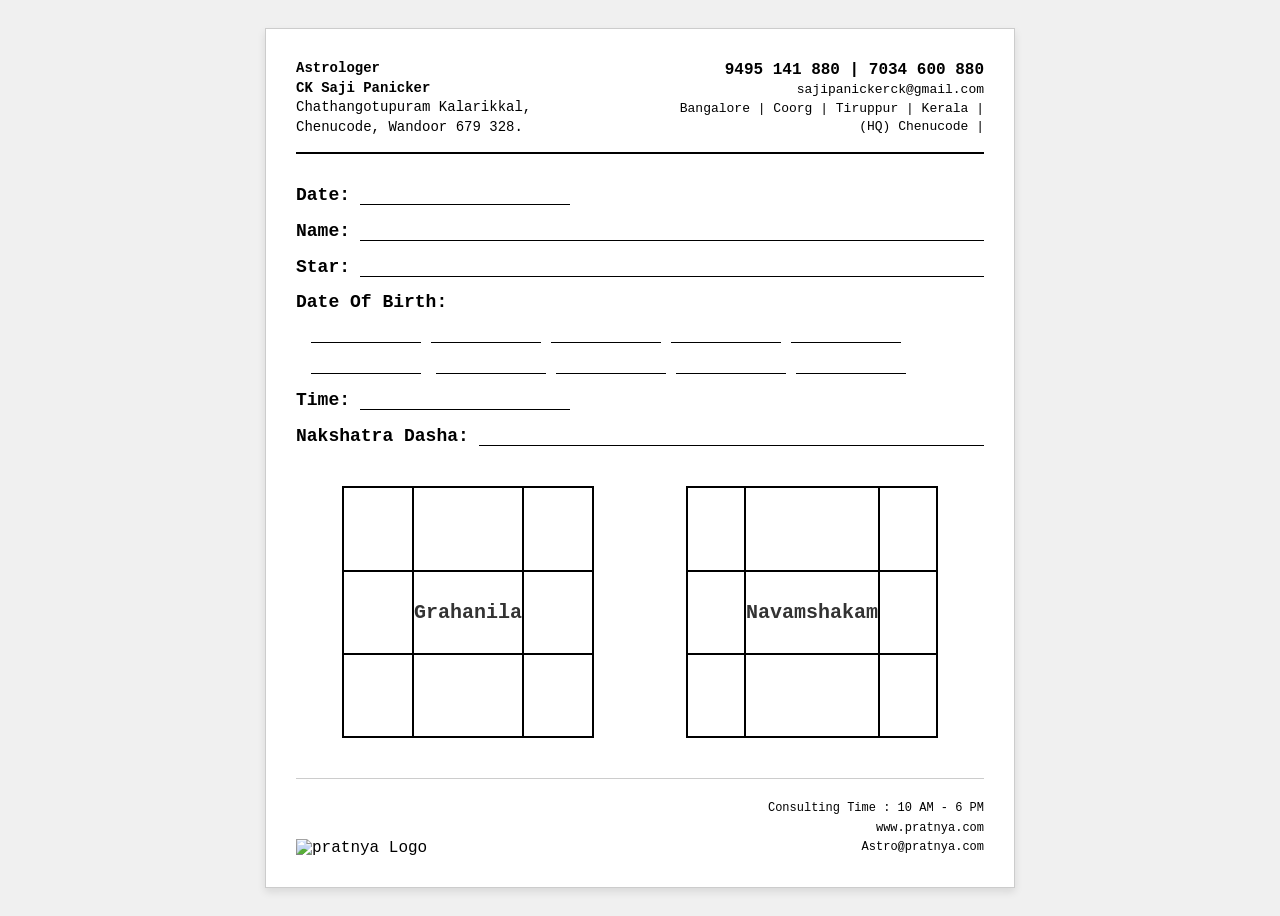
==== commit 046651b2: "v71" ====
--- a/jathaka-chercha.html
+++ b/jathaka-chercha.html
@@ -1,541 +1,280 @@
 <!DOCTYPE html>
-<html lang="ml">
+<html lang="en">
 <head>
     <meta charset="UTF-8">
     <meta name="viewport" content="width=device-width, initial-scale=1.0">
-    <title>Consultation - Birth Details & Charts</title>
-    <link rel="stylesheet" href="https://cdnjs.cloudflare.com/ajax/libs/font-awesome/6.4.0/css/all.min.css">
-    <script src="https://cdnjs.cloudflare.com/ajax/libs/html2pdf.js/0.10.1/html2pdf.bundle.min.js"></script>
-
+    <title>Astrologer Form</title>
     <style>
-        /* --- GLOBAL APP STYLES (Left Image) --- */
-        :root {
-            --primary-color: #4B338D; /* Purple color from buttons/icons */
-            --bg-color: #F8F9FA;
-            --text-main: #333;
-            --text-muted: #666;
-            --border-color: #E0E0E0;
-        }
-
         body {
-            font-family: -apple-system, BlinkMacSystemFont, 'Segoe UI', Roboto, Helvetica, Arial, sans-serif;
-            margin: 0;
+            font-family: 'Courier New', Courier, monospace;
+            display: flex;
+            justify-content: center;
+            background-color: #f0f0f0;
+            padding: 20px;
+        }
+
+        .paper {
+            background-color: white;
+            width: 750px;
+            padding: 30px;
+            border: 1px solid #ccc;
+            box-shadow: 0 4px 8px rgba(0,0,0,0.1);
+            box-sizing: border-box;
+        }
+
+        /* Header Layout */
+        .header {
+            display: flex;
+            justify-content: space-between;
+            margin-bottom: 30px;
+            border-bottom: 2px solid black;
+            padding-bottom: 15px;
+        }
+
+        .header-left {
+            font-size: 14px;
+            line-height: 1.4;
+        }
+
+        .header-right {
+            text-align: right;
+            font-size: 13px;
+            line-height: 1.4;
+        }
+
+        .header-right strong {
+            font-size: 16px;
+        }
+
+        /* Form Inputs (Lines) */
+        .form-row {
+            margin-bottom: 15px;
+            font-size: 18px;
+            display: flex;
+            align-items: center;
+            flex-wrap: wrap;
+        }
+
+        .form-label {
+            font-weight: bold;
+            margin-right: 10px;
+            white-space: nowrap;
+        }
+
+        .text-box-line {
+            border: none;
+            border-bottom: 1px solid black;
+            outline: none;
+            padding: 0 5px;
+            font-size: 18px;
+            font-family: inherit;
+            background: transparent;
+            flex-grow: 1;
+            min-width: 100px;
+        }
+
+        .text-box-line.short {
+            flex-grow: 0;
+            min-width: 40px;
+            width: auto;
+            text-align: center;
+        }
+
+        .text-box-line.dob {
+            flex-grow: 0;
+            width: 80px;
+            margin-right: 5px;
+        }
+
+        .dob-block {
+            display: flex;
+            flex-wrap: wrap;
+            gap: 5px;
+            align-items: flex-end;
+            margin-top: 5px;
+            margin-left: 15px;
+        }
+
+        /* Tables / Charts */
+        .charts-container {
+            display: flex;
+            justify-content: space-around;
+            margin: 40px 0;
+        }
+
+        .grid-container {
+            display: grid;
+            grid-template-columns: repeat(3, 1fr);
+            grid-template-rows: repeat(3, 1fr);
+            border: 1px solid #000;
+            width: 250px;
+            height: 250px;
+        }
+
+        .grid-cell {
+            border: 1px solid #000;
+            display: flex;
+            justify-content: center;
+            align-items: center;
+            position: relative;
+        }
+
+        .grid-cell input {
+            width: 100%;
+            height: 100%;
+            border: none;
+            outline: none;
+            text-align: center;
+            font-size: 16px;
+            font-family: inherit;
+            box-sizing: border-box;
             padding: 0;
-            background-color: #fff;
-            color: var(--text-main);
-        }
-
-        /* Mobile App Container */
-        .app-container {
-            max-width: 480px;
-            margin: 0 auto;
-            background: #fff;
-            min-height: 100vh;
-            position: relative;
-            padding-bottom: 70px; /* Space for bottom nav */
-        }
-
-        /* Header */
-        .app-header {
+            background: transparent;
+        }
+
+        .grid-title {
+            font-weight: bold;
+            font-size: 20px;
+            text-align: center;
+            color: #333;
+            width: 100%;
+        }
+
+        /* Footer */
+        .footer {
             display: flex;
             justify-content: space-between;
-            align-items: center;
-            padding: 15px 20px;
-            border-bottom: 1px solid var(--border-color);
-        }
-        .app-header h1 {
-            font-size: 16px;
-            margin: 0;
-            text-align: center;
-            flex-grow: 1;
-            color: var(--text-main);
-        }
-        .app-header h1 span {
-            display: block;
-            font-size: 12px;
-            color: var(--primary-color);
-            font-weight: normal;
-        }
-
-        /* Astrologer Card */
-        .astrologer-card {
-            display: flex;
-            align-items: center;
-            padding: 15px 20px;
-            border: 1px solid var(--border-color);
-            margin: 15px;
-            border-radius: 10px;
-            box-shadow: 0 2px 5px rgba(0,0,0,0.02);
-        }
-        .astrologer-logo {
-            width: 60px;
-            height: 60px;
-            border-radius: 50%;
-            background: #f0f0f0;
-            margin-right: 15px;
-        }
-        .astrologer-info h2 {
-            margin: 0 0 5px 0;
-            font-size: 16px;
-        }
-        .astrologer-info p {
-            margin: 0;
-            font-size: 11px;
-            color: var(--text-muted);
-            line-height: 1.4;
-        }
-
-        /* Section Titles */
-        .section-title {
-            padding: 10px 20px;
-            font-size: 14px;
-            font-weight: bold;
-            display: flex;
-            align-items: center;
-            gap: 10px;
-            color: #333;
-        }
-
-        /* Details List */
-        .details-list {
-            padding: 0 20px;
-        }
-        .detail-item {
-            display: flex;
-            justify-content: space-between;
-            padding: 12px 0;
-            border-bottom: 1px solid #f0f0f0;
-            font-size: 13px;
-        }
-        .detail-item:last-child {
-            border-bottom: none;
-        }
-        .detail-label {
-            color: var(--text-muted);
-        }
-        .detail-value {
-            font-weight: 500;
-            text-align: right;
-        }
-
-        /* South Indian Chart Grid Layout */
-        .charts-container {
-            display: flex;
-            gap: 10px;
-            padding: 0 15px;
-            overflow-x: auto;
-        }
-        .chart-box {
-            flex: 1;
-            min-width: 160px;
-            border: 1px solid var(--primary-color);
-            border-radius: 8px;
-            padding: 10px;
-        }
-        .chart-title {
-            text-align: center;
-            font-size: 12px;
-            margin-bottom: 10px;
-            font-weight: 500;
-        }
-        .south-indian-chart {
-            display: grid;
-            grid-template-columns: repeat(4, 1fr);
-            grid-template-rows: repeat(4, 1fr);
-            aspect-ratio: 1;
-            border: 1px solid #ccc;
-        }
-        .chart-cell {
-            border: 1px solid #ccc;
-            display: flex;
-            align-items: center;
-            justify-content: center;
-            font-size: 10px;
-            text-align: center;
-        }
-        .chart-center {
-            grid-column: 2 / 4;
-            grid-row: 2 / 4;
-            border: none;
-            display: flex;
-            align-items: center;
-            justify-content: center;
-            font-weight: bold;
-            font-size: 12px;
-            color: #ccc;
-        }
-
-        /* Action Buttons */
-        .action-buttons {
-            display: flex;
-            gap: 10px;
-            padding: 20px;
-        }
-        .btn {
-            flex: 1;
-            padding: 12px;
-            border-radius: 8px;
-            border: none;
-            font-size: 14px;
-            font-weight: 500;
-            cursor: pointer;
-            display: flex;
-            align-items: center;
-            justify-content: center;
-            gap: 8px;
-        }
-        .btn-outline {
-            background: transparent;
-            border: 1px solid var(--primary-color);
-            color: var(--primary-color);
-        }
-        .btn-primary {
-            background: var(--primary-color);
-            color: white;
-        }
-
-        /* Bottom Nav (Mockup) */
-        .bottom-nav {
-            position: fixed;
-            bottom: 0;
-            width: 100%;
-            max-width: 480px;
-            background: white;
-            display: flex;
-            justify-content: space-around;
-            padding: 10px 0;
-            border-top: 1px solid var(--border-color);
-        }
-        .nav-item {
-            text-align: center;
-            font-size: 10px;
-            color: var(--text-muted);
-        }
-        .nav-item i {
-            display: block;
-            font-size: 18px;
-            margin-bottom: 4px;
-        }
-
-        /* --- PDF GENERATION STYLES (Right Image Layout) --- */
-        /* We hide this div from the screen, it only exists to be converted to PDF */
-        #pdf-template-container {
-            position: absolute;
-            left: -9999px;
-            top: 0;
-        }
-        
-        #pdf-content {
-            width: 210mm; /* A4 width */
-            padding: 20mm;
-            background: white;
-            font-family: Arial, sans-serif;
-            color: #000;
-        }
-
-        .pdf-header-grid {
-            display: flex;
-            justify-content: space-between;
-            border-bottom: 1px solid #ddd;
-            padding-bottom: 20px;
-            margin-bottom: 20px;
-        }
-        .pdf-astro-details h1 {
-            font-size: 20px;
-            margin: 0 0 5px 0;
-        }
-        .pdf-astro-details p {
-            margin: 2px 0;
-            font-size: 12px;
-            color: #555;
-        }
-        .pdf-contact {
+            align-items: flex-end;
+            margin-top: 40px;
+            border-top: 1px solid #ccc;
+            padding-top: 20px;
+        }
+
+        .footer-logo img {
+            height: 50px;
+            width: auto;
+        }
+
+        .footer-text {
             text-align: right;
             font-size: 12px;
-            color: #555;
-        }
-        
-        .pdf-row {
-            display: flex;
-            margin-bottom: 15px;
-            font-size: 14px;
-        }
-        .pdf-label {
-            width: 150px;
-            font-weight: bold;
-        }
-        .pdf-value {
-            flex-grow: 1;
-            border-bottom: 1px dotted #999;
-        }
-
-        .pdf-charts-section {
-            display: flex;
-            justify-content: space-between;
-            gap: 20px;
-            margin-top: 40px;
-        }
-        .pdf-chart-wrapper {
-            flex: 1;
-        }
-
-        .pdf-footer {
-            margin-top: 50px;
-            display: flex;
-            justify-content: space-between;
-            align-items: center;
-            border-top: 1px solid #ddd;
-            padding-top: 15px;
-        }
-        .pdf-footer img {
-            height: 40px;
-        }
-        .pdf-footer-text {
-            text-align: right;
-            font-size: 10px;
-            color: #666;
+            line-height: 1.6;
+        }
+
+        @media print {
+            body { background: white; }
+            .paper { box-shadow: none; border: none; width: 100%; }
+            .text-box-line, .grid-cell input { border: 1px dotted #ccc; }
         }
     </style>
 </head>
 <body>
 
-    <div class="app-container">
-        
-        <header class="app-header">
-            <i class="fa-solid fa-arrow-left" onclick="history.back()"></i>
-            <h1>Consultation<span>Birth Details & Charts</span></h1>
-            <i class="fa-solid fa-arrow-up-from-bracket"></i>
-        </header>
-
-        <section class="astrologer-card">
-            <div class="astrologer-logo">
-                <img src="logo.png" alt="Astro Logo" style="width:100%; border-radius:50%;" onerror="this.style.display='none'">
-            </div>
-            <div class="astrologer-info">
-                <p>Astrologer</p>
-                <h2>CK Saji Panicker <i class="fa-solid fa-circle-check" style="color:var(--primary-color); font-size:12px;"></i></h2>
-                <p>Chathangottupuram Kalarikkal,<br>Cherucode, Wandoor 679 328,<br>Kerala</p>
-            </div>
-        </section>
-
-        <div class="section-title">
-            <i class="fa-regular fa-user"></i> Birth Details
-        </div>
-
-        <div class="details-list">
-            <div class="detail-item">
-                <span class="detail-label">Name</span>
-                <span class="detail-value">ജിതിൻ CK <i class="fa-solid fa-pen"></i></span>
-            </div>
-            <div class="detail-item">
-                <span class="detail-label">Nakshatra (Star)</span>
-                <span class="detail-value">ചിത്തിര <i class="fa-regular fa-star"></i></span>
-            </div>
-            <div class="detail-item">
-                <span class="detail-label">Date Of Birth</span>
-                <span class="detail-value">06 May 1996 (മെയ് 06, 1996)</span>
-            </div>
-            <div class="detail-item">
-                <span class="detail-label">Time Of Birth</span>
-                <span class="detail-value">12:20 AM</span>
-            </div>
-            <div class="detail-item">
-                <span class="detail-label">Place Of Birth</span>
-                <span class="detail-value">വണ്ടൂർ, കേരളം (Wandoor, Kerala)</span>
-            </div>
-            <div class="detail-item">
-                <span class="detail-label">Nakshathra Dhasha</span>
-                <span class="detail-value">04 - 04 - 27 - 36</span>
-            </div>
-        </div>
-
-        <div class="section-title" style="margin-top: 20px;">
-            <i class="fa-solid fa-dharmachakra"></i> Birth Charts
-        </div>
-
+    <div class="paper">
+        <!-- Header -->
+        <div class="header">
+            <div class="header-left">
+                <strong>Astrologer</strong><br>
+                <strong>CK Saji Panicker</strong><br>
+                Chathangotupuram Kalarikkal,<br>
+                Chenucode, Wandoor 679 328.
+            </div>
+            <div class="header-right">
+                <strong>9495 141 880 | 7034 600 880</strong><br>
+                sajipanickerck@gmail.com<br>
+                Bangalore | Coorg | Tiruppur | Kerala |<br>
+                (HQ) Chenucode |
+            </div>
+        </div>
+
+        <!-- Date -->
+        <div class="form-row">
+            <span class="form-label">Date:</span>
+            <input type="text" class="text-box-line" style="min-width: 120px; max-width: 200px;">
+        </div>
+
+        <!-- Form Fields -->
+        <div class="form-row">
+            <span class="form-label">Name:</span>
+            <input type="text" class="text-box-line">
+        </div>
+
+        <div class="form-row">
+            <span class="form-label">Star:</span>
+            <input type="text" class="text-box-line">
+        </div>
+
+        <div class="form-row" style="flex-direction: column; align-items: flex-start;">
+            <span class="form-label" style="margin-bottom: 5px;">Date Of Birth:</span>
+            <div class="dob-block">
+                <input type="text" class="text-box-line dob" style="width: 50px;">
+                <input type="text" class="text-box-line dob" style="width: 70px;">
+                <input type="text" class="text-box-line dob" style="width: 60px;">
+                <input type="text" class="text-box-line dob" style="width: 40px;">
+                <input type="text" class="text-box-line dob" style="width: 60px;">
+                <input type="text" class="text-box-line dob" style="width: 50px;">
+                <br>
+                <input type="text" class="text-box-line dob" style="width: 60px; margin-top: 5px;">
+                <input type="text" class="text-box-line dob" style="width: 60px; margin-top: 5px;">
+                <input type="text" class="text-box-line dob" style="width: 50px; margin-top: 5px;">
+                <input type="text" class="text-box-line dob" style="width: 40px; margin-top: 5px;">
+            </div>
+        </div>
+
+        <div class="form-row">
+            <span class="form-label">Time:</span>
+            <input type="text" class="text-box-line" style="max-width: 200px;">
+        </div>
+
+        <div class="form-row">
+            <span class="form-label">Nakshatra Dasha:</span>
+            <input type="text" class="text-box-line">
+        </div>
+
+        <!-- Charts -->
         <div class="charts-container">
-            <div class="chart-box">
-                <div class="chart-title">Grahanila (Rasi) Chart</div>
-                <div class="south-indian-chart">
-                    <div class="chart-cell">ചി<br>ശു</div>
-                    <div class="chart-cell">ഗു</div>
-                    <div class="chart-cell">ബു</div>
-                    <div class="chart-cell">സു<br>ല</div>
-                    <div class="chart-cell">ച</div>
-                    <div class="chart-center">Grahanila</div>
-                    <div class="chart-cell">രാ</div>
-                    <div class="chart-cell">ചി</div>
-                    <div class="chart-cell">ബ</div>
-                    <div class="chart-cell">ചി</div>
-                    <div class="chart-cell">ബ്യ</div>
-                    <div class="chart-cell">കേ</div>
-                    <div class="chart-cell">കേ</div>
-                    <div class="chart-cell">ശു</div>
-                    <div class="chart-cell">ഗ</div>
-                </div>
-            </div>
-
-            <div class="chart-box">
-                <div class="chart-title">Navamshakam Chart</div>
-                <div class="south-indian-chart">
-                    <div class="chart-cell">ശു</div>
-                    <div class="chart-cell">ബു</div>
-                    <div class="chart-cell">സ<br>മ</div>
-                    <div class="chart-cell">ജു</div>
-                    <div class="chart-cell">ചി</div>
-                    <div class="chart-center">Navamshakam</div>
-                    <div class="chart-cell">കേ</div>
-                    <div class="chart-cell">രാ</div>
-                    <div class="chart-cell">ച</div>
-                    <div class="chart-cell">കേ</div>
-                    <div class="chart-cell">ചി</div>
-                    <div class="chart-cell">ശു</div>
-                    <div class="chart-cell">കേ</div>
-                    <div class="chart-cell">ചി</div>
-                    <div class="chart-cell">ച</div>
-                </div>
-            </div>
-        </div>
-
-        <div class="action-buttons">
-            <button class="btn btn-outline" id="downloadPdfBtn">
-                <i class="fa-regular fa-file-pdf"></i> Download PDF
-            </button>
-            <button class="btn btn-primary">
-                <i class="fa-brands fa-whatsapp"></i> Share on WhatsApp
-            </button>
-        </div>
-
-        <nav class="bottom-nav">
-            <div class="nav-item"><i class="fa-solid fa-house"></i>Home</div>
-            <div class="nav-item" style="color:var(--primary-color)"><i class="fa-solid fa-border-all"></i>Charts</div>
-            <div class="nav-item"><i class="fa-solid fa-planet-ringed"></i>Predictions</div>
-            <div class="nav-item"><i class="fa-regular fa-calendar-check"></i>Consultation</div>
-            <div class="nav-item"><i class="fa-regular fa-user"></i>Profile</div>
-        </nav>
+            
+            <!-- Grahanila Chart -->
+            <div class="grid-container">
+                <div class="grid-cell"><input type="text"></div>
+                <div class="grid-cell"><input type="text"></div>
+                <div class="grid-cell"><input type="text"></div>
+                <div class="grid-cell"><input type="text"></div>
+                <div class="grid-cell"><div class="grid-title">Grahanila</div></div>
+                <div class="grid-cell"><input type="text"></div>
+                <div class="grid-cell"><input type="text"></div>
+                <div class="grid-cell"><input type="text"></div>
+                <div class="grid-cell"><input type="text"></div>
+            </div>
+
+            <!-- Navamshakam Chart -->
+            <div class="grid-container">
+                <div class="grid-cell"><input type="text"></div>
+                <div class="grid-cell"><input type="text"></div>
+                <div class="grid-cell"><input type="text"></div>
+                <div class="grid-cell"><input type="text"></div>
+                <div class="grid-cell"><div class="grid-title">Navamshakam</div></div>
+                <div class="grid-cell"><input type="text"></div>
+                <div class="grid-cell"><input type="text"></div>
+                <div class="grid-cell"><input type="text"></div>
+                <div class="grid-cell"><input type="text"></div>
+            </div>
+
+        </div>
+
+        <!-- Footer -->
+        <div class="footer">
+            <div class="footer-logo">
+                <img src="logo.png" alt="pratnya Logo">
+            </div>
+            <div class="footer-text">
+                Consulting Time : 10 AM - 6 PM<br>
+                www.pratnya.com<br>
+                Astro@pratnya.com
+            </div>
+        </div>
+
     </div>
 
-
-    <div id="pdf-template-container">
-        <div id="pdf-content">
-            <div class="pdf-header-grid">
-                <div class="pdf-astro-details">
-                    <p>Astrologer</p>
-                    <h1>CK Saji Panicker</h1>
-                    <p>Chathangottupuram Kalarikkal,</p>
-                    <p>Cherucode, Wandoor 679 328.</p>
-                </div>
-                <div class="pdf-contact">
-                    <p><i class="fa-solid fa-phone"></i> 9495 141 880 | 7034 600 880</p>
-                    <p><i class="fa-solid fa-envelope"></i> sajipanickerck@gmail.com</p>
-                    <p><i class="fa-solid fa-location-dot"></i> Bejanoor | Coorg | Tiruppur | Kerala |</p>
-                    <p>(HQ) Cherucode |</p>
-                </div>
-            </div>
-
-            <div style="text-align: right; margin-bottom: 20px; font-weight: bold;">
-                Date: 06 | 05 | 2023
-            </div>
-
-            <div class="pdf-row">
-                <div class="pdf-label">Name:</div>
-                <div class="pdf-value">ജിതിൻ CK</div>
-            </div>
-            <div class="pdf-row">
-                <div class="pdf-label">Star:</div>
-                <div class="pdf-value">ചിത്തിര</div>
-            </div>
-            <div class="pdf-row">
-                <div class="pdf-label">Date Of Birth:</div>
-                <div class="pdf-value">1996 മെയ് 06 12:20 AM ജനനം</div>
-            </div>
-            <div class="pdf-row">
-                <div class="pdf-label">Time:</div>
-                <div class="pdf-value">12:20 AM</div>
-            </div>
-            <div class="pdf-row">
-                <div class="pdf-label">Nakshathra Dhasha:</div>
-                <div class="pdf-value">04 - 04 - 27 - 36</div>
-            </div>
-
-            <div class="pdf-charts-section">
-                <div class="pdf-chart-wrapper">
-                    <h3 style="text-align:center; font-size: 14px;">Grahanila (Rasi) Chart</h3>
-                    <div class="south-indian-chart">
-                        <div class="chart-cell">ചി<br>ശു</div>
-                        <div class="chart-cell">ഗു</div>
-                        <div class="chart-cell">ബു</div>
-                        <div class="chart-cell">സു<br>ല</div>
-                        <div class="chart-cell">ച</div>
-                        <div class="chart-center">Grahanila</div>
-                        <div class="chart-cell">രാ</div>
-                        <div class="chart-cell">ചി</div>
-                        <div class="chart-cell">ബ</div>
-                        <div class="chart-cell">ചി</div>
-                        <div class="chart-cell">ബ്യ</div>
-                        <div class="chart-cell">കേ</div>
-                        <div class="chart-cell">കേ</div>
-                        <div class="chart-cell">ശു</div>
-                        <div class="chart-cell">ഗ</div>
-                    </div>
-                </div>
-
-                <div class="pdf-chart-wrapper">
-                    <h3 style="text-align:center; font-size: 14px;">Navamshakam Chart</h3>
-                     <div class="south-indian-chart">
-                        <div class="chart-cell">ശു</div>
-                        <div class="chart-cell">ബു</div>
-                        <div class="chart-cell">സ<br>മ</div>
-                        <div class="chart-cell">ജു</div>
-                        <div class="chart-cell">ചി</div>
-                        <div class="chart-center">Navamshakam</div>
-                        <div class="chart-cell">കേ</div>
-                        <div class="chart-cell">രാ</div>
-                        <div class="chart-cell">ച</div>
-                        <div class="chart-cell">കേ</div>
-                        <div class="chart-cell">ചി</div>
-                        <div class="chart-cell">ശു</div>
-                        <div class="chart-cell">കേ</div>
-                        <div class="chart-cell">ചി</div>
-                        <div class="chart-cell">ച</div>
-                    </div>
-                </div>
-            </div>
-
-            <div class="pdf-footer">
-                <img src="logo.png" alt="Pratnya Logo">
-                <div class="pdf-footer-text">
-                    <p>Consulting Time: 10 AM - 6 PM</p>
-                    <p>www.pratnya.com | Astro@pratnya.com</p>
-                </div>
-            </div>
-        </div>
-    </div>
-
-    <script>
-        document.getElementById('downloadPdfBtn').addEventListener('click', function () {
-            // Target the hidden PDF template
-            const element = document.getElementById('pdf-content');
-            
-            // PDF Generation Options
-            const opt = {
-                margin:       0,
-                filename:     'Jathaka_Chercha_Jithin.pdf',
-                image:        { type: 'jpeg', quality: 0.98 },
-                html2canvas:  { scale: 2, useCORS: true },
-                jsPDF:        { unit: 'in', format: 'a4', orientation: 'portrait' }
-            };
-
-            // Temporarily make it visible to screen readers/canvas, then generate, then hide
-            element.parentElement.style.left = '0';
-            element.parentElement.style.zIndex = '-1'; // Keep it behind the app UI
-
-            // Generate PDF
-            html2pdf().set(opt).from(element).save().then(() => {
-                // Hide it back off-screen after downloading
-                element.parentElement.style.left = '-9999px';
-            });
-        });
-    </script>
 </body>
 </html>
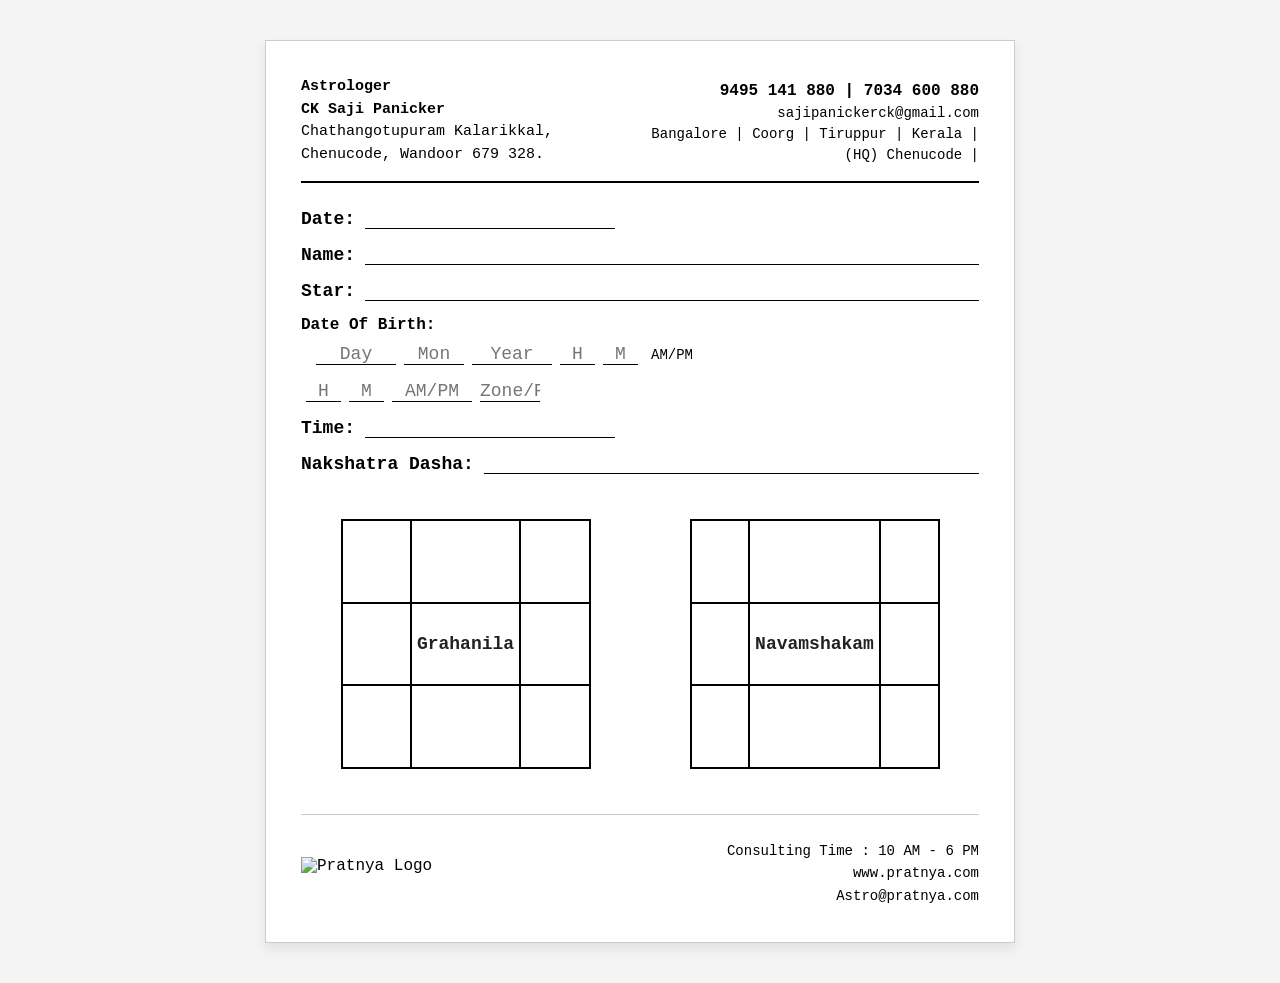
==== commit 8442d4d5: "v72" ====
--- a/jathaka-chercha.html
+++ b/jathaka-chercha.html
@@ -3,103 +3,135 @@
 <head>
     <meta charset="UTF-8">
     <meta name="viewport" content="width=device-width, initial-scale=1.0">
-    <title>Astrologer Form</title>
+    <title>Astrologer Chart Form</title>
     <style>
+        /* Reset and Base Styles */
+        * {
+            box-sizing: border-box;
+            margin: 0;
+            padding: 0;
+        }
+
         body {
+            background-color: #f4f4f4;
+            display: flex;
+            justify-content: center;
+            padding: 40px 20px;
             font-family: 'Courier New', Courier, monospace;
-            display: flex;
-            justify-content: center;
-            background-color: #f0f0f0;
-            padding: 20px;
-        }
-
+        }
+
+        /* Main Paper Sheet */
         .paper {
-            background-color: white;
+            background-color: #ffffff;
             width: 750px;
-            padding: 30px;
-            border: 1px solid #ccc;
-            box-shadow: 0 4px 8px rgba(0,0,0,0.1);
-            box-sizing: border-box;
-        }
-
-        /* Header Layout */
+            padding: 35px;
+            border: 1px solid #cccccc;
+            box-shadow: 0 6px 12px rgba(0, 0, 0, 0.08);
+            margin: 0 auto;
+        }
+
+        /* Header Section */
         .header {
             display: flex;
             justify-content: space-between;
-            margin-bottom: 30px;
-            border-bottom: 2px solid black;
+            align-items: flex-end;
+            border-bottom: 2px solid #000000;
             padding-bottom: 15px;
+            margin-bottom: 25px;
         }
 
         .header-left {
-            font-size: 14px;
-            line-height: 1.4;
+            font-size: 15px;
+            line-height: 1.5;
+        }
+
+        .header-left strong {
+            font-weight: 700;
         }
 
         .header-right {
             text-align: right;
-            font-size: 13px;
-            line-height: 1.4;
+            font-size: 14px;
+            line-height: 1.5;
         }
 
         .header-right strong {
             font-size: 16px;
         }
 
-        /* Form Inputs (Lines) */
-        .form-row {
+        /* Form Rows */
+        .row {
+            display: flex;
+            align-items: center;
             margin-bottom: 15px;
             font-size: 18px;
-            display: flex;
-            align-items: center;
-            flex-wrap: wrap;
-        }
-
-        .form-label {
+        }
+
+        .row-label {
             font-weight: bold;
             margin-right: 10px;
             white-space: nowrap;
         }
 
-        .text-box-line {
+        .inline-input {
             border: none;
-            border-bottom: 1px solid black;
+            border-bottom: 1px solid #000000;
             outline: none;
+            background: transparent;
             padding: 0 5px;
             font-size: 18px;
             font-family: inherit;
+            flex: 1;
+            min-width: 100px;
+            color: #333;
+        }
+
+        .inline-input:focus {
+            border-bottom: 2px solid #555;
+        }
+
+        .dob-wrapper {
+            display: flex;
+            flex-wrap: wrap;
+            gap: 8px;
+            align-items: center;
+            margin-left: 15px;
+            margin-top: 5px;
+        }
+
+        .dob-input {
+            width: 60px;
+            border: none;
+            border-bottom: 1px solid #000;
+            outline: none;
             background: transparent;
-            flex-grow: 1;
-            min-width: 100px;
-        }
-
-        .text-box-line.short {
-            flex-grow: 0;
-            min-width: 40px;
-            width: auto;
+            font-size: 18px;
+            font-family: inherit;
             text-align: center;
         }
 
-        .text-box-line.dob {
-            flex-grow: 0;
-            width: 80px;
-            margin-right: 5px;
-        }
-
-        .dob-block {
-            display: flex;
-            flex-wrap: wrap;
-            gap: 5px;
-            align-items: flex-end;
-            margin-top: 5px;
-            margin-left: 15px;
-        }
-
-        /* Tables / Charts */
+        .dob-input.short { width: 35px; }
+        .dob-input.long { width: 80px; }
+
+        .row-column {
+            display: flex;
+            flex-direction: column;
+            align-items: flex-start;
+            margin-bottom: 15px;
+        }
+
+        /* Charts / Grids Section */
         .charts-container {
             display: flex;
             justify-content: space-around;
-            margin: 40px 0;
+            margin: 45px 0;
+            gap: 20px;
+        }
+
+        .grid-wrapper {
+            display: flex;
+            flex-direction: column;
+            align-items: center;
         }
 
         .grid-container {
@@ -116,55 +148,70 @@
             display: flex;
             justify-content: center;
             align-items: center;
+            padding: 0;
             position: relative;
         }
 
+        /* The Input Fields Inside the Grid */
         .grid-cell input {
             width: 100%;
             height: 100%;
             border: none;
             outline: none;
             text-align: center;
-            font-size: 16px;
+            font-size: 20px;
             font-family: inherit;
-            box-sizing: border-box;
+            background: transparent;
             padding: 0;
-            background: transparent;
-        }
-
+            margin: 0;
+        }
+
+        .grid-cell input:focus {
+            background-color: #fbfbfb;
+        }
+
+        /* The Title in the Center Grid */
         .grid-title {
             font-weight: bold;
-            font-size: 20px;
+            font-size: 18px;
             text-align: center;
-            color: #333;
+            color: #222;
+            padding: 5px;
             width: 100%;
         }
 
-        /* Footer */
+        /* Footer Section */
         .footer {
             display: flex;
             justify-content: space-between;
             align-items: flex-end;
             margin-top: 40px;
-            border-top: 1px solid #ccc;
-            padding-top: 20px;
+            border-top: 1px solid #cccccc;
+            padding-top: 25px;
+        }
+
+        .footer-logo {
+            display: flex;
+            align-items: center;
         }
 
         .footer-logo img {
             height: 50px;
             width: auto;
+            display: block;
         }
 
         .footer-text {
             text-align: right;
-            font-size: 12px;
+            font-size: 14px;
             line-height: 1.6;
         }
 
+        /* Print CSS */
         @media print {
-            body { background: white; }
-            .paper { box-shadow: none; border: none; width: 100%; }
-            .text-box-line, .grid-cell input { border: 1px dotted #ccc; }
+            body { background-color: white; }
+            .paper { width: 100%; padding: 0; box-shadow: none; border: none; }
+            .inline-input, .dob-input, .grid-cell input { border-bottom: 1px dashed #999; }
         }
     </style>
 </head>
@@ -188,76 +235,86 @@
         </div>
 
         <!-- Date -->
-        <div class="form-row">
-            <span class="form-label">Date:</span>
-            <input type="text" class="text-box-line" style="min-width: 120px; max-width: 200px;">
-        </div>
-
-        <!-- Form Fields -->
-        <div class="form-row">
-            <span class="form-label">Name:</span>
-            <input type="text" class="text-box-line">
-        </div>
-
-        <div class="form-row">
-            <span class="form-label">Star:</span>
-            <input type="text" class="text-box-line">
-        </div>
-
-        <div class="form-row" style="flex-direction: column; align-items: flex-start;">
-            <span class="form-label" style="margin-bottom: 5px;">Date Of Birth:</span>
-            <div class="dob-block">
-                <input type="text" class="text-box-line dob" style="width: 50px;">
-                <input type="text" class="text-box-line dob" style="width: 70px;">
-                <input type="text" class="text-box-line dob" style="width: 60px;">
-                <input type="text" class="text-box-line dob" style="width: 40px;">
-                <input type="text" class="text-box-line dob" style="width: 60px;">
-                <input type="text" class="text-box-line dob" style="width: 50px;">
-                <br>
-                <input type="text" class="text-box-line dob" style="width: 60px; margin-top: 5px;">
-                <input type="text" class="text-box-line dob" style="width: 60px; margin-top: 5px;">
-                <input type="text" class="text-box-line dob" style="width: 50px; margin-top: 5px;">
-                <input type="text" class="text-box-line dob" style="width: 40px; margin-top: 5px;">
-            </div>
-        </div>
-
-        <div class="form-row">
-            <span class="form-label">Time:</span>
-            <input type="text" class="text-box-line" style="max-width: 200px;">
-        </div>
-
-        <div class="form-row">
-            <span class="form-label">Nakshatra Dasha:</span>
-            <input type="text" class="text-box-line">
-        </div>
-
-        <!-- Charts -->
+        <div class="row">
+            <span class="row-label">Date:</span>
+            <input type="text" class="inline-input" style="max-width: 250px;">
+        </div>
+
+        <!-- Form Inputs -->
+        <div class="row">
+            <span class="row-label">Name:</span>
+            <input type="text" class="inline-input">
+        </div>
+
+        <div class="row">
+            <span class="row-label">Star:</span>
+            <input type="text" class="inline-input">
+        </div>
+
+        <div class="row-column">
+            <span class="row-label" style="margin-bottom: 5px;">Date Of Birth:</span>
+            <div class="dob-wrapper">
+                <input type="text" class="dob-input long" placeholder="Day">
+                <input type="text" class="dob-input" placeholder="Mon">
+                <input type="text" class="dob-input long" placeholder="Year">
+                <input type="text" class="dob-input short" placeholder="H">
+                <input type="text" class="dob-input short" placeholder="M">
+                <span style="font-size: 14px; margin: 0 5px;">AM/PM</span>
+                
+                <div style="width: 100%; margin-top: 8px; display: flex; gap: 8px; align-items: center; margin-left: -10px;">
+                    <input type="text" class="dob-input short" placeholder="H">
+                    <input type="text" class="dob-input short" placeholder="M">
+                    <input type="text" class="dob-input long" placeholder="AM/PM">
+                    <input type="text" class="dob-input" placeholder="Zone/Place">
+                </div>
+            </div>
+        </div>
+
+        <div class="row">
+            <span class="row-label">Time:</span>
+            <input type="text" class="inline-input" style="max-width: 250px;">
+        </div>
+
+        <div class="row">
+            <span class="row-label">Nakshatra Dasha:</span>
+            <input type="text" class="inline-input">
+        </div>
+
+        <!-- Astrological Charts -->
         <div class="charts-container">
             
             <!-- Grahanila Chart -->
-            <div class="grid-container">
-                <div class="grid-cell"><input type="text"></div>
-                <div class="grid-cell"><input type="text"></div>
-                <div class="grid-cell"><input type="text"></div>
-                <div class="grid-cell"><input type="text"></div>
-                <div class="grid-cell"><div class="grid-title">Grahanila</div></div>
-                <div class="grid-cell"><input type="text"></div>
-                <div class="grid-cell"><input type="text"></div>
-                <div class="grid-cell"><input type="text"></div>
-                <div class="grid-cell"><input type="text"></div>
+            <div class="grid-wrapper">
+                <div class="grid-container">
+                    <div class="grid-cell"><input type="text"></div> <!-- Top Left -->
+                    <div class="grid-cell"><input type="text"></div> <!-- Top Center -->
+                    <div class="grid-cell"><input type="text"></div> <!-- Top Right -->
+                    
+                    <div class="grid-cell"><input type="text"></div> <!-- Mid Left -->
+                    <div class="grid-cell"><div class="grid-title">Grahanila</div></div> <!-- Center -->
+                    <div class="grid-cell"><input type="text"></div> <!-- Mid Right -->
+                    
+                    <div class="grid-cell"><input type="text"></div> <!-- Bot Left -->
+                    <div class="grid-cell"><input type="text"></div> <!-- Bot Center -->
+                    <div class="grid-cell"><input type="text"></div> <!-- Bot Right -->
+                </div>
             </div>
 
             <!-- Navamshakam Chart -->
-            <div class="grid-container">
-                <div class="grid-cell"><input type="text"></div>
-                <div class="grid-cell"><input type="text"></div>
-                <div class="grid-cell"><input type="text"></div>
-                <div class="grid-cell"><input type="text"></div>
-                <div class="grid-cell"><div class="grid-title">Navamshakam</div></div>
-                <div class="grid-cell"><input type="text"></div>
-                <div class="grid-cell"><input type="text"></div>
-                <div class="grid-cell"><input type="text"></div>
-                <div class="grid-cell"><input type="text"></div>
+            <div class="grid-wrapper">
+                <div class="grid-container">
+                    <div class="grid-cell"><input type="text"></div> <!-- Top Left -->
+                    <div class="grid-cell"><input type="text"></div> <!-- Top Center -->
+                    <div class="grid-cell"><input type="text"></div> <!-- Top Right -->
+                    
+                    <div class="grid-cell"><input type="text"></div> <!-- Mid Left -->
+                    <div class="grid-cell"><div class="grid-title">Navamshakam</div></div> <!-- Center -->
+                    <div class="grid-cell"><input type="text"></div> <!-- Mid Right -->
+                    
+                    <div class="grid-cell"><input type="text"></div> <!-- Bot Left -->
+                    <div class="grid-cell"><input type="text"></div> <!-- Bot Center -->
+                    <div class="grid-cell"><input type="text"></div> <!-- Bot Right -->
+                </div>
             </div>
 
         </div>
@@ -265,7 +322,7 @@
         <!-- Footer -->
         <div class="footer">
             <div class="footer-logo">
-                <img src="logo.png" alt="pratnya Logo">
+                <img src="logo.png" alt="Pratnya Logo">
             </div>
             <div class="footer-text">
                 Consulting Time : 10 AM - 6 PM<br>
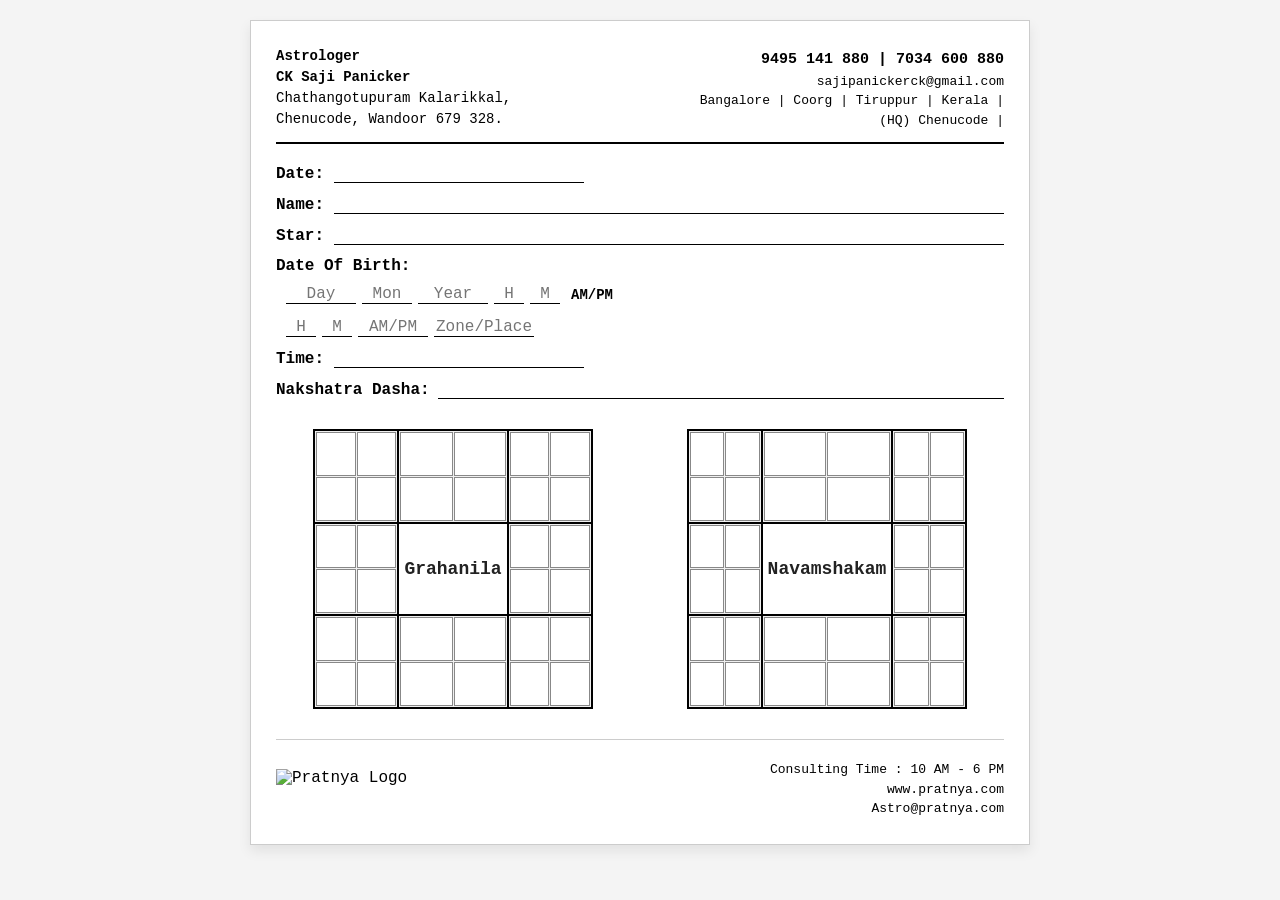
==== commit fb73c3a2: "v73" ====
--- a/jathaka-chercha.html
+++ b/jathaka-chercha.html
@@ -5,7 +5,7 @@
     <meta name="viewport" content="width=device-width, initial-scale=1.0">
     <title>Astrologer Chart Form</title>
     <style>
-        /* Reset and Base Styles */
+        /* Reset & Base */
         * {
             box-sizing: border-box;
             margin: 0;
@@ -16,32 +16,33 @@
             background-color: #f4f4f4;
             display: flex;
             justify-content: center;
-            padding: 40px 20px;
+            padding: 20px;
             font-family: 'Courier New', Courier, monospace;
         }
 
-        /* Main Paper Sheet */
+        /* Paper Container */
         .paper {
             background-color: #ffffff;
-            width: 750px;
-            padding: 35px;
+            width: 100%;
+            max-width: 780px;
+            padding: 25px;
             border: 1px solid #cccccc;
             box-shadow: 0 6px 12px rgba(0, 0, 0, 0.08);
             margin: 0 auto;
         }
 
-        /* Header Section */
+        /* Header */
         .header {
             display: flex;
             justify-content: space-between;
             align-items: flex-end;
             border-bottom: 2px solid #000000;
-            padding-bottom: 15px;
-            margin-bottom: 25px;
+            padding-bottom: 12px;
+            margin-bottom: 20px;
         }
 
         .header-left {
-            font-size: 15px;
+            font-size: 14px;
             line-height: 1.5;
         }
 
@@ -51,26 +52,27 @@
 
         .header-right {
             text-align: right;
-            font-size: 14px;
+            font-size: 13px;
             line-height: 1.5;
         }
 
         .header-right strong {
-            font-size: 16px;
+            font-size: 15px;
         }
 
         /* Form Rows */
         .row {
             display: flex;
             align-items: center;
-            margin-bottom: 15px;
-            font-size: 18px;
+            margin-bottom: 12px;
+            font-size: 16px;
         }
 
         .row-label {
             font-weight: bold;
-            margin-right: 10px;
+            margin-right: 8px;
             white-space: nowrap;
+            min-width: 50px;
         }
 
         .inline-input {
@@ -79,10 +81,10 @@
             outline: none;
             background: transparent;
             padding: 0 5px;
-            font-size: 18px;
+            font-size: 16px;
             font-family: inherit;
             flex: 1;
-            min-width: 100px;
+            min-width: 80px;
             color: #333;
         }
 
@@ -90,41 +92,42 @@
             border-bottom: 2px solid #555;
         }
 
+        .row-column {
+            display: flex;
+            flex-direction: column;
+            align-items: flex-start;
+            margin-bottom: 12px;
+        }
+
         .dob-wrapper {
             display: flex;
             flex-wrap: wrap;
-            gap: 8px;
+            gap: 6px;
             align-items: center;
-            margin-left: 15px;
             margin-top: 5px;
+            margin-left: 10px;
+            width: 100%;
         }
 
         .dob-input {
-            width: 60px;
             border: none;
             border-bottom: 1px solid #000;
             outline: none;
             background: transparent;
-            font-size: 18px;
+            font-size: 16px;
             font-family: inherit;
             text-align: center;
-        }
-
-        .dob-input.short { width: 35px; }
-        .dob-input.long { width: 80px; }
-
-        .row-column {
-            display: flex;
-            flex-direction: column;
-            align-items: flex-start;
-            margin-bottom: 15px;
-        }
-
-        /* Charts / Grids Section */
+            width: 50px;
+        }
+
+        .dob-input.short { width: 30px; }
+        .dob-input.long { width: 70px; }
+
+        /* Charts Grids */
         .charts-container {
             display: flex;
             justify-content: space-around;
-            margin: 45px 0;
+            margin: 30px 0;
             gap: 20px;
         }
 
@@ -132,6 +135,7 @@
             display: flex;
             flex-direction: column;
             align-items: center;
+            width: 100%;
         }
 
         .grid-container {
@@ -139,60 +143,68 @@
             grid-template-columns: repeat(3, 1fr);
             grid-template-rows: repeat(3, 1fr);
             border: 1px solid #000;
-            width: 250px;
-            height: 250px;
-        }
-
+            width: 280px;
+            height: 280px;
+            aspect-ratio: 1 / 1;
+        }
+
+        /* Outer Cells with 4 Boxes */
         .grid-cell {
             border: 1px solid #000;
-            display: flex;
-            justify-content: center;
-            align-items: center;
-            padding: 0;
-            position: relative;
-        }
-
-        /* The Input Fields Inside the Grid */
+            display: grid;
+            grid-template-columns: 1fr 1fr;
+            grid-template-rows: 1fr 1fr;
+            gap: 1px;
+            background-color: #f0f0f0; /* Light gap background */
+            padding: 1px;
+        }
+
         .grid-cell input {
             width: 100%;
             height: 100%;
-            border: none;
+            border: 1px solid #888; /* Makes the 4 boxes distinct */
             outline: none;
             text-align: center;
-            font-size: 20px;
+            font-size: 15px;
             font-family: inherit;
-            background: transparent;
+            background: #fff;
             padding: 0;
-            margin: 0;
         }
 
         .grid-cell input:focus {
-            background-color: #fbfbfb;
-        }
-
-        /* The Title in the Center Grid */
+            border-color: #000;
+            background: #fbfbfb;
+        }
+
+        /* The Center Title Cell */
+        .grid-cell.center-cell {
+            display: flex;
+            justify-content: center;
+            align-items: center;
+            padding: 5px;
+            background: #fff;
+            border: 1px solid #000;
+            grid-column: 2;
+            grid-row: 2;
+        }
+
         .grid-title {
             font-weight: bold;
             font-size: 18px;
             text-align: center;
             color: #222;
-            padding: 5px;
             width: 100%;
         }
 
-        /* Footer Section */
+        /* Footer */
         .footer {
             display: flex;
             justify-content: space-between;
             align-items: flex-end;
-            margin-top: 40px;
+            margin-top: 30px;
             border-top: 1px solid #cccccc;
-            padding-top: 25px;
-        }
-
-        .footer-logo {
-            display: flex;
-            align-items: center;
+            padding-top: 20px;
+            gap: 15px;
         }
 
         .footer-logo img {
@@ -203,15 +215,72 @@
 
         .footer-text {
             text-align: right;
-            font-size: 14px;
-            line-height: 1.6;
-        }
-
-        /* Print CSS */
+            font-size: 13px;
+            line-height: 1.5;
+        }
+
+        /* ================= RESPONSIVE MOBILE VIEW ================= */
+        @media (max-width: 650px) {
+            body { padding: 10px; }
+            .paper { padding: 15px; }
+
+            /* Header stacks vertically */
+            .header {
+                flex-direction: column;
+                align-items: flex-start;
+                gap: 8px;
+            }
+            .header-right { text-align: left; width: 100%; font-size: 12px; }
+            .header-left { font-size: 13px; }
+
+            /* Form Rows wrap */
+            .row { flex-wrap: wrap; gap: 5px; }
+            .row-label { min-width: auto; margin-bottom: 2px; }
+            .inline-input { width: 100%; flex: none; }
+            
+            .dob-wrapper {
+                margin-left: 0;
+                gap: 4px;
+                justify-content: flex-start;
+            }
+            .dob-input { width: 40px; font-size: 14px; }
+            .dob-input.short { width: 25px; }
+            .dob-input.long { width: 60px; }
+
+            /* Charts stack and scale */
+            .charts-container {
+                flex-direction: column;
+                align-items: center;
+                gap: 30px;
+                margin: 20px 0;
+            }
+            .grid-wrapper { width: 100%; display: flex; align-items: center; }
+            .grid-container {
+                width: 100%;
+                max-width: 300px;
+                height: auto;
+                aspect-ratio: 1 / 1;
+            }
+            .grid-cell input { font-size: 12px; }
+            .grid-title { font-size: 16px; }
+
+            /* Footer stacks */
+            .footer {
+                flex-direction: column;
+                align-items: flex-start;
+                gap: 10px;
+            }
+            .footer-text {
+                text-align: left;
+                width: 100%;
+                font-size: 12px;
+            }
+        }
+        
         @media print {
-            body { background-color: white; }
+            body { background: white; }
             .paper { width: 100%; padding: 0; box-shadow: none; border: none; }
-            .inline-input, .dob-input, .grid-cell input { border-bottom: 1px dashed #999; }
+            .inline-input, .dob-input, .grid-cell input { border: 1px dashed #999; }
         }
     </style>
 </head>
@@ -259,13 +328,13 @@
                 <input type="text" class="dob-input long" placeholder="Year">
                 <input type="text" class="dob-input short" placeholder="H">
                 <input type="text" class="dob-input short" placeholder="M">
-                <span style="font-size: 14px; margin: 0 5px;">AM/PM</span>
+                <span style="font-size: 14px; margin: 0 5px; font-weight: bold;">AM/PM</span>
                 
-                <div style="width: 100%; margin-top: 8px; display: flex; gap: 8px; align-items: center; margin-left: -10px;">
+                <div style="width: 100%; margin-top: 8px; display: flex; gap: 6px; align-items: center; flex-wrap: wrap;">
                     <input type="text" class="dob-input short" placeholder="H">
                     <input type="text" class="dob-input short" placeholder="M">
                     <input type="text" class="dob-input long" placeholder="AM/PM">
-                    <input type="text" class="dob-input" placeholder="Zone/Place">
+                    <input type="text" class="dob-input" style="width: 100px; max-width: 150px;" placeholder="Zone/Place">
                 </div>
             </div>
         </div>
@@ -286,34 +355,72 @@
             <!-- Grahanila Chart -->
             <div class="grid-wrapper">
                 <div class="grid-container">
-                    <div class="grid-cell"><input type="text"></div> <!-- Top Left -->
-                    <div class="grid-cell"><input type="text"></div> <!-- Top Center -->
-                    <div class="grid-cell"><input type="text"></div> <!-- Top Right -->
+                    <!-- Top Row -->
+                    <div class="grid-cell">
+                        <input type="text"><input type="text"><input type="text"><input type="text">
+                    </div>
+                    <div class="grid-cell">
+                        <input type="text"><input type="text"><input type="text"><input type="text">
+                    </div>
+                    <div class="grid-cell">
+                        <input type="text"><input type="text"><input type="text"><input type="text">
+                    </div>
                     
-                    <div class="grid-cell"><input type="text"></div> <!-- Mid Left -->
-                    <div class="grid-cell"><div class="grid-title">Grahanila</div></div> <!-- Center -->
-                    <div class="grid-cell"><input type="text"></div> <!-- Mid Right -->
+                    <!-- Middle Row -->
+                    <div class="grid-cell">
+                        <input type="text"><input type="text"><input type="text"><input type="text">
+                    </div>
+                    <div class="grid-cell center-cell"><div class="grid-title">Grahanila</div></div>
+                    <div class="grid-cell">
+                        <input type="text"><input type="text"><input type="text"><input type="text">
+                    </div>
                     
-                    <div class="grid-cell"><input type="text"></div> <!-- Bot Left -->
-                    <div class="grid-cell"><input type="text"></div> <!-- Bot Center -->
-                    <div class="grid-cell"><input type="text"></div> <!-- Bot Right -->
+                    <!-- Bottom Row -->
+                    <div class="grid-cell">
+                        <input type="text"><input type="text"><input type="text"><input type="text">
+                    </div>
+                    <div class="grid-cell">
+                        <input type="text"><input type="text"><input type="text"><input type="text">
+                    </div>
+                    <div class="grid-cell">
+                        <input type="text"><input type="text"><input type="text"><input type="text">
+                    </div>
                 </div>
             </div>
 
             <!-- Navamshakam Chart -->
             <div class="grid-wrapper">
                 <div class="grid-container">
-                    <div class="grid-cell"><input type="text"></div> <!-- Top Left -->
-                    <div class="grid-cell"><input type="text"></div> <!-- Top Center -->
-                    <div class="grid-cell"><input type="text"></div> <!-- Top Right -->
+                    <!-- Top Row -->
+                    <div class="grid-cell">
+                        <input type="text"><input type="text"><input type="text"><input type="text">
+                    </div>
+                    <div class="grid-cell">
+                        <input type="text"><input type="text"><input type="text"><input type="text">
+                    </div>
+                    <div class="grid-cell">
+                        <input type="text"><input type="text"><input type="text"><input type="text">
+                    </div>
                     
-                    <div class="grid-cell"><input type="text"></div> <!-- Mid Left -->
-                    <div class="grid-cell"><div class="grid-title">Navamshakam</div></div> <!-- Center -->
-                    <div class="grid-cell"><input type="text"></div> <!-- Mid Right -->
+                    <!-- Middle Row -->
+                    <div class="grid-cell">
+                        <input type="text"><input type="text"><input type="text"><input type="text">
+                    </div>
+                    <div class="grid-cell center-cell"><div class="grid-title">Navamshakam</div></div>
+                    <div class="grid-cell">
+                        <input type="text"><input type="text"><input type="text"><input type="text">
+                    </div>
                     
-                    <div class="grid-cell"><input type="text"></div> <!-- Bot Left -->
-                    <div class="grid-cell"><input type="text"></div> <!-- Bot Center -->
-                    <div class="grid-cell"><input type="text"></div> <!-- Bot Right -->
+                    <!-- Bottom Row -->
+                    <div class="grid-cell">
+                        <input type="text"><input type="text"><input type="text"><input type="text">
+                    </div>
+                    <div class="grid-cell">
+                        <input type="text"><input type="text"><input type="text"><input type="text">
+                    </div>
+                    <div class="grid-cell">
+                        <input type="text"><input type="text"><input type="text"><input type="text">
+                    </div>
                 </div>
             </div>
 
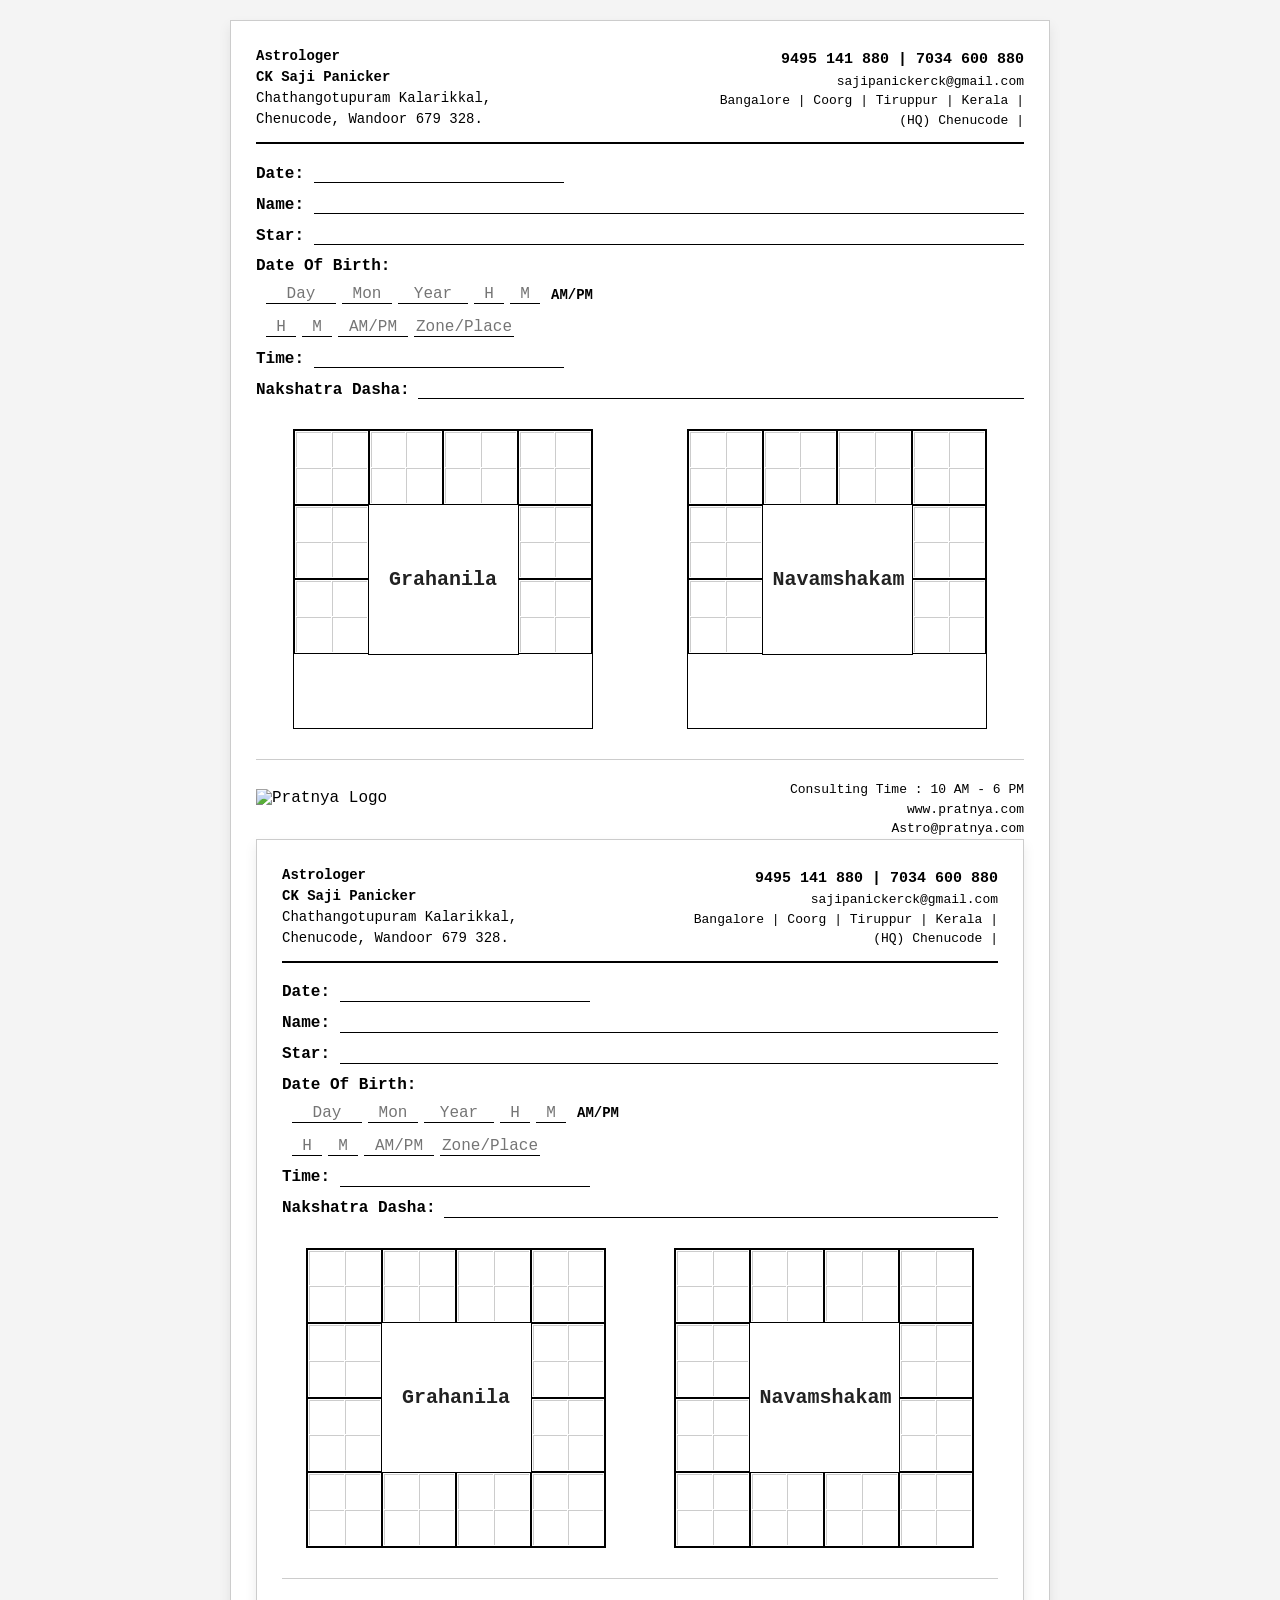
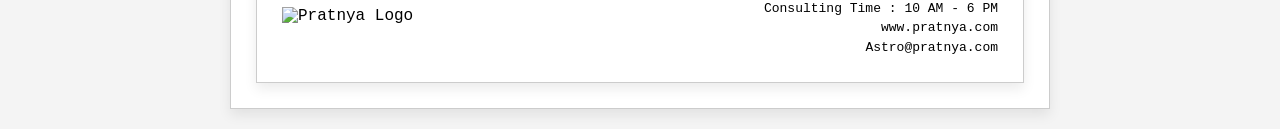
==== commit a3662a98: "v74" ====
--- a/jathaka-chercha.html
+++ b/jathaka-chercha.html
@@ -436,7 +436,383 @@
                 www.pratnya.com<br>
                 Astro@pratnya.com
             </div>
-        </div>
+        </div><!DOCTYPE html>
+<html lang="en">
+<head>
+    <meta charset="UTF-8">
+    <meta name="viewport" content="width=device-width, initial-scale=1.0">
+    <title>Astrologer Chart Form</title>
+    <style>
+        /* Reset & Base */
+        * {
+            box-sizing: border-box;
+            margin: 0;
+            padding: 0;
+        }
+
+        body {
+            background-color: #f4f4f4;
+            display: flex;
+            justify-content: center;
+            padding: 20px;
+            font-family: 'Courier New', Courier, monospace;
+        }
+
+        /* Paper Container */
+        .paper {
+            background-color: #ffffff;
+            width: 100%;
+            max-width: 820px;
+            padding: 25px;
+            border: 1px solid #cccccc;
+            box-shadow: 0 6px 12px rgba(0, 0, 0, 0.08);
+            margin: 0 auto;
+        }
+
+        /* Header */
+        .header {
+            display: flex;
+            justify-content: space-between;
+            align-items: flex-end;
+            border-bottom: 2px solid #000000;
+            padding-bottom: 12px;
+            margin-bottom: 20px;
+        }
+
+        .header-left {
+            font-size: 14px;
+            line-height: 1.5;
+        }
+
+        .header-left strong {
+            font-weight: 700;
+        }
+
+        .header-right {
+            text-align: right;
+            font-size: 13px;
+            line-height: 1.5;
+        }
+
+        .header-right strong {
+            font-size: 15px;
+        }
+
+        /* Form Rows */
+        .row {
+            display: flex;
+            align-items: center;
+            margin-bottom: 12px;
+            font-size: 16px;
+        }
+
+        .row-label {
+            font-weight: bold;
+            margin-right: 8px;
+            white-space: nowrap;
+            min-width: 50px;
+        }
+
+        .inline-input {
+            border: none;
+            border-bottom: 1px solid #000000;
+            outline: none;
+            background: transparent;
+            padding: 0 5px;
+            font-size: 16px;
+            font-family: inherit;
+            flex: 1;
+            min-width: 80px;
+            color: #333;
+        }
+
+        .inline-input:focus {
+            border-bottom: 2px solid #555;
+        }
+
+        .row-column {
+            display: flex;
+            flex-direction: column;
+            align-items: flex-start;
+            margin-bottom: 12px;
+        }
+
+        .dob-wrapper {
+            display: flex;
+            flex-wrap: wrap;
+            gap: 6px;
+            align-items: center;
+            margin-top: 5px;
+            margin-left: 10px;
+            width: 100%;
+        }
+
+        .dob-input {
+            border: none;
+            border-bottom: 1px solid #000;
+            outline: none;
+            background: transparent;
+            font-size: 16px;
+            font-family: inherit;
+            text-align: center;
+            width: 50px;
+        }
+
+        .dob-input.short { width: 30px; }
+        .dob-input.long { width: 70px; }
+
+        /* Charts Grids - 4x4 Layout with Merged Center */
+        .charts-container {
+            display: flex;
+            justify-content: space-around;
+            margin: 30px 0;
+            gap: 20px;
+            flex-wrap: wrap;
+        }
+
+        .grid-wrapper {
+            display: flex;
+            flex-direction: column;
+            align-items: center;
+            width: 300px;
+        }
+
+        /* 4x4 Grid Layout */
+        .grid-container {
+            display: grid;
+            grid-template-columns: repeat(4, 1fr);
+            grid-template-rows: repeat(4, 1fr);
+            border: 1px solid #000;
+            width: 100%;
+            height: 300px;
+            aspect-ratio: 1 / 1;
+            background: #fff;
+        }
+
+        /* Outer Cells containing 4 input boxes */
+        .grid-cell {
+            border: 1px solid #000;
+            display: grid;
+            grid-template-columns: 1fr 1fr;
+            grid-template-rows: 1fr 1fr;
+            background: #fff;
+            padding: 1px;
+        }
+
+        .grid-cell input {
+            width: 100%;
+            height: 100%;
+            border: none;
+            border-left: 1px solid #ccc;
+            border-top: 1px solid #ccc;
+            outline: none;
+            text-align: center;
+            font-size: 14px;
+            font-family: inherit;
+            background: #fff;
+            padding: 0;
+            margin: 0;
+        }
+
+        .grid-cell input:nth-child(2n) { border-right: none; }
+        .grid-cell input:nth-child(n+3) { border-bottom: none; }
+
+        .grid-cell input:focus {
+            background: #fafafa;
+            border-color: #000;
+        }
+
+        /* The Merged Center Title Cell (Spans 2x2) */
+        .grid-cell.center-cell {
+            grid-column: 2 / 4; /* Spans columns 2 and 3 */
+            grid-row: 2 / 4;    /* Spans rows 2 and 3 */
+            display: flex;
+            justify-content: center;
+            align-items: center;
+            background: #fff;
+            border: 1px solid #000;
+            padding: 10px;
+            margin: -1px; /* Corrects the border overlap */
+        }
+
+        .grid-title {
+            font-weight: bold;
+            font-size: 20px;
+            text-align: center;
+            color: #222;
+            width: 100%;
+        }
+
+        /* Footer */
+        .footer {
+            display: flex;
+            justify-content: space-between;
+            align-items: flex-end;
+            margin-top: 30px;
+            border-top: 1px solid #cccccc;
+            padding-top: 20px;
+            gap: 15px;
+        }
+
+        .footer-logo img {
+            height: 50px;
+            width: auto;
+            display: block;
+        }
+
+        .footer-text {
+            text-align: right;
+            font-size: 13px;
+            line-height: 1.5;
+        }
+        
+        @media print {
+            body { background: white; }
+            .paper { width: 100%; padding: 0; box-shadow: none; border: none; }
+            .inline-input, .dob-input, .grid-cell input { border: 1px dashed #999; }
+        }
+    </style>
+</head>
+<body>
+
+    <div class="paper">
+        <!-- Header -->
+        <div class="header">
+            <div class="header-left">
+                <strong>Astrologer</strong><br>
+                <strong>CK Saji Panicker</strong><br>
+                Chathangotupuram Kalarikkal,<br>
+                Chenucode, Wandoor 679 328.
+            </div>
+            <div class="header-right">
+                <strong>9495 141 880 | 7034 600 880</strong><br>
+                sajipanickerck@gmail.com<br>
+                Bangalore | Coorg | Tiruppur | Kerala |<br>
+                (HQ) Chenucode |
+            </div>
+        </div>
+
+        <!-- Date -->
+        <div class="row">
+            <span class="row-label">Date:</span>
+            <input type="text" class="inline-input" style="max-width: 250px;">
+        </div>
+
+        <!-- Form Inputs -->
+        <div class="row">
+            <span class="row-label">Name:</span>
+            <input type="text" class="inline-input">
+        </div>
+
+        <div class="row">
+            <span class="row-label">Star:</span>
+            <input type="text" class="inline-input">
+        </div>
+
+        <div class="row-column">
+            <span class="row-label" style="margin-bottom: 5px;">Date Of Birth:</span>
+            <div class="dob-wrapper">
+                <input type="text" class="dob-input long" placeholder="Day">
+                <input type="text" class="dob-input" placeholder="Mon">
+                <input type="text" class="dob-input long" placeholder="Year">
+                <input type="text" class="dob-input short" placeholder="H">
+                <input type="text" class="dob-input short" placeholder="M">
+                <span style="font-size: 14px; margin: 0 5px; font-weight: bold;">AM/PM</span>
+                
+                <div style="width: 100%; margin-top: 8px; display: flex; gap: 6px; align-items: center; flex-wrap: wrap;">
+                    <input type="text" class="dob-input short" placeholder="H">
+                    <input type="text" class="dob-input short" placeholder="M">
+                    <input type="text" class="dob-input long" placeholder="AM/PM">
+                    <input type="text" class="dob-input" style="width: 100px; max-width: 150px;" placeholder="Zone/Place">
+                </div>
+            </div>
+        </div>
+
+        <div class="row">
+            <span class="row-label">Time:</span>
+            <input type="text" class="inline-input" style="max-width: 250px;">
+        </div>
+
+        <div class="row">
+            <span class="row-label">Nakshatra Dasha:</span>
+            <input type="text" class="inline-input">
+        </div>
+
+        <!-- Astrological Charts (4x4 layout with merged 2x2 centers) -->
+        <div class="charts-container">
+            
+            <!-- Grahanila Chart -->
+            <div class="grid-wrapper">
+                <div class="grid-container">
+                    <!-- Top Row (4 cells) -->
+                    <div class="grid-cell"><input><input><input><input></div>
+                    <div class="grid-cell"><input><input><input><input></div>
+                    <div class="grid-cell"><input><input><input><input></div>
+                    <div class="grid-cell"><input><input><input><input></div>
+                    
+                    <!-- Middle Row Start (Left, Center 2x2, Right) -->
+                    <div class="grid-cell"><input><input><input><input></div>
+                    <!-- Merged 2x2 Center Block -->
+                    <div class="grid-cell center-cell"><div class="grid-title">Grahanila</div></div>
+                    <div class="grid-cell"><input><input><input><input></div>
+                    
+                    <!-- Middle Row End (Left, Right) -->
+                    <div class="grid-cell"><input><input><input><input></div>
+                    <div class="grid-cell"><input><input><input><input></div>
+                    
+                    <!-- Bottom Row (4 cells) -->
+                    <div class="grid-cell"><input><input><input><input></div>
+                    <div class="grid-cell"><input><input><input><input></div>
+                    <div class="grid-cell"><input><input><input><input></div>
+                    <div class="grid-cell"><input><input><input><input></div>
+                </div>
+            </div>
+
+            <!-- Navamshakam Chart -->
+            <div class="grid-wrapper">
+                <div class="grid-container">
+                    <!-- Top Row (4 cells) -->
+                    <div class="grid-cell"><input><input><input><input></div>
+                    <div class="grid-cell"><input><input><input><input></div>
+                    <div class="grid-cell"><input><input><input><input></div>
+                    <div class="grid-cell"><input><input><input><input></div>
+                    
+                    <!-- Middle Row Start -->
+                    <div class="grid-cell"><input><input><input><input></div>
+                    <!-- Merged 2x2 Center Block -->
+                    <div class="grid-cell center-cell"><div class="grid-title">Navamshakam</div></div>
+                    <div class="grid-cell"><input><input><input><input></div>
+                    
+                    <!-- Middle Row End -->
+                    <div class="grid-cell"><input><input><input><input></div>
+                    <div class="grid-cell"><input><input><input><input></div>
+                    
+                    <!-- Bottom Row (4 cells) -->
+                    <div class="grid-cell"><input><input><input><input></div>
+                    <div class="grid-cell"><input><input><input><input></div>
+                    <div class="grid-cell"><input><input><input><input></div>
+                    <div class="grid-cell"><input><input><input><input></div>
+                </div>
+            </div>
+
+        </div>
+
+        <!-- Footer -->
+        <div class="footer">
+            <div class="footer-logo">
+                <img src="logo.png" alt="Pratnya Logo">
+            </div>
+            <div class="footer-text">
+                Consulting Time : 10 AM - 6 PM<br>
+                www.pratnya.com<br>
+                Astro@pratnya.com
+            </div>
+        </div>
+
+    </div>
+
+</body>
+</html>
 
     </div>
 
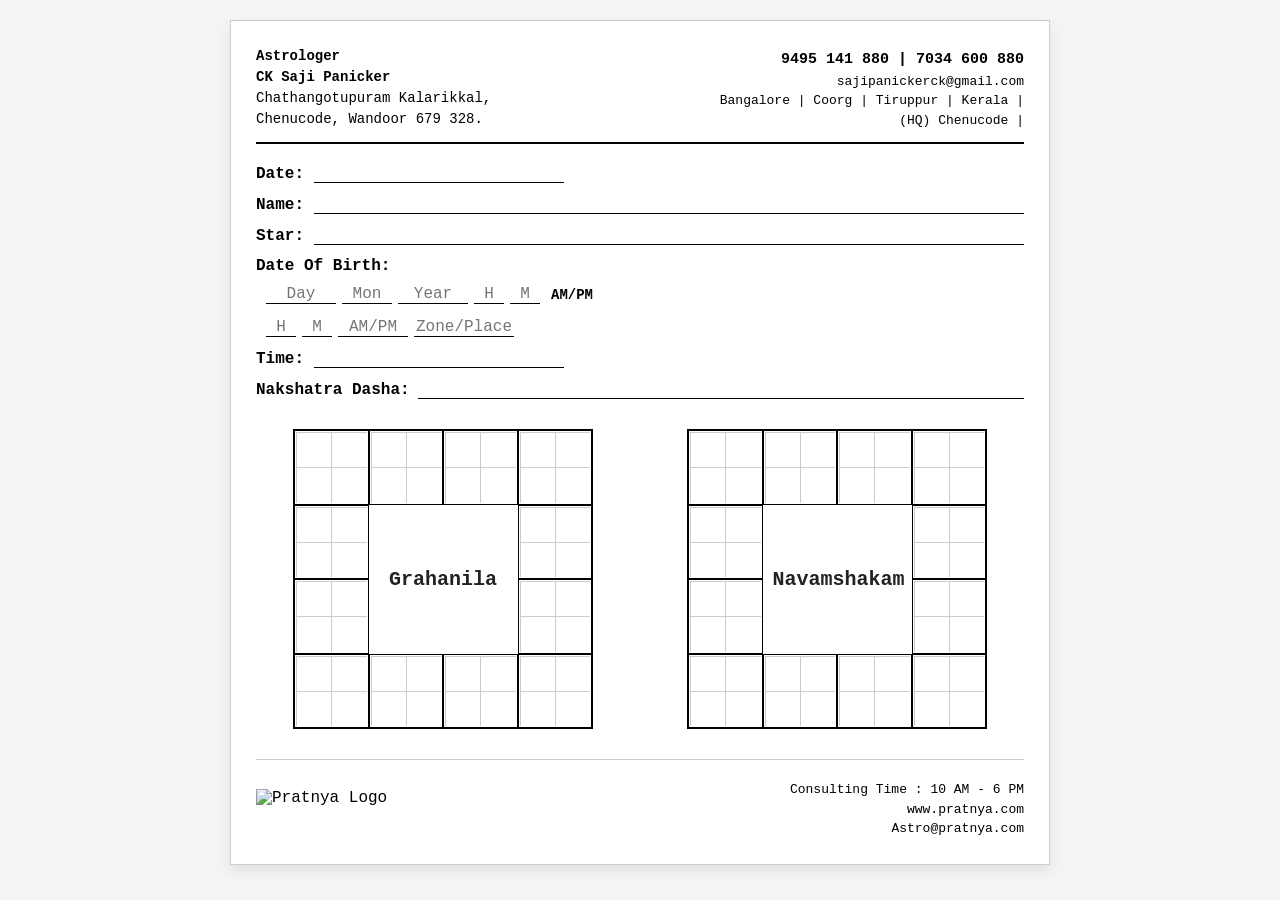
==== commit 27bafb78: "v75" ====
--- a/jathaka-chercha.html
+++ b/jathaka-chercha.html
@@ -24,7 +24,7 @@
         .paper {
             background-color: #ffffff;
             width: 100%;
-            max-width: 780px;
+            max-width: 820px;
             padding: 25px;
             border: 1px solid #cccccc;
             box-shadow: 0 6px 12px rgba(0, 0, 0, 0.08);
@@ -123,74 +123,83 @@
         .dob-input.short { width: 30px; }
         .dob-input.long { width: 70px; }
 
-        /* Charts Grids */
+        /* Charts Grids - 4x4 Layout with Merged Center */
         .charts-container {
             display: flex;
             justify-content: space-around;
             margin: 30px 0;
             gap: 20px;
+            flex-wrap: wrap;
         }
 
         .grid-wrapper {
             display: flex;
             flex-direction: column;
             align-items: center;
-            width: 100%;
-        }
-
+            width: 300px;
+        }
+
+        /* 4x4 Grid Layout */
         .grid-container {
             display: grid;
-            grid-template-columns: repeat(3, 1fr);
-            grid-template-rows: repeat(3, 1fr);
+            grid-template-columns: repeat(4, 1fr);
+            grid-template-rows: repeat(4, 1fr);
             border: 1px solid #000;
-            width: 280px;
-            height: 280px;
+            width: 100%;
+            height: 300px;
             aspect-ratio: 1 / 1;
-        }
-
-        /* Outer Cells with 4 Boxes */
+            background: #fff;
+        }
+
+        /* Outer Cells containing 4 input boxes */
         .grid-cell {
             border: 1px solid #000;
             display: grid;
             grid-template-columns: 1fr 1fr;
             grid-template-rows: 1fr 1fr;
-            gap: 1px;
-            background-color: #f0f0f0; /* Light gap background */
+            background: #fff;
             padding: 1px;
         }
 
         .grid-cell input {
             width: 100%;
             height: 100%;
-            border: 1px solid #888; /* Makes the 4 boxes distinct */
+            border: none;
+            border-left: 1px solid #ccc;
+            border-top: 1px solid #ccc;
             outline: none;
             text-align: center;
-            font-size: 15px;
+            font-size: 14px;
             font-family: inherit;
             background: #fff;
             padding: 0;
-        }
+            margin: 0;
+        }
+
+        .grid-cell input:nth-child(2n) { border-right: none; }
+        .grid-cell input:nth-child(n+3) { border-bottom: none; }
 
         .grid-cell input:focus {
+            background: #fafafa;
             border-color: #000;
-            background: #fbfbfb;
-        }
-
-        /* The Center Title Cell */
+        }
+
+        /* The Merged Center Title Cell (Spans 2x2) */
         .grid-cell.center-cell {
+            grid-column: 2 / 4; /* Spans columns 2 and 3 */
+            grid-row: 2 / 4;    /* Spans rows 2 and 3 */
             display: flex;
             justify-content: center;
             align-items: center;
-            padding: 5px;
             background: #fff;
             border: 1px solid #000;
-            grid-column: 2;
-            grid-row: 2;
+            padding: 10px;
+            margin: -1px; /* Corrects the border overlap */
         }
 
         .grid-title {
             font-weight: bold;
-            font-size: 18px;
+            font-size: 20px;
             text-align: center;
             color: #222;
             width: 100%;
@@ -217,64 +226,6 @@
             text-align: right;
             font-size: 13px;
             line-height: 1.5;
-        }
-
-        /* ================= RESPONSIVE MOBILE VIEW ================= */
-        @media (max-width: 650px) {
-            body { padding: 10px; }
-            .paper { padding: 15px; }
-
-            /* Header stacks vertically */
-            .header {
-                flex-direction: column;
-                align-items: flex-start;
-                gap: 8px;
-            }
-            .header-right { text-align: left; width: 100%; font-size: 12px; }
-            .header-left { font-size: 13px; }
-
-            /* Form Rows wrap */
-            .row { flex-wrap: wrap; gap: 5px; }
-            .row-label { min-width: auto; margin-bottom: 2px; }
-            .inline-input { width: 100%; flex: none; }
-            
-            .dob-wrapper {
-                margin-left: 0;
-                gap: 4px;
-                justify-content: flex-start;
-            }
-            .dob-input { width: 40px; font-size: 14px; }
-            .dob-input.short { width: 25px; }
-            .dob-input.long { width: 60px; }
-
-            /* Charts stack and scale */
-            .charts-container {
-                flex-direction: column;
-                align-items: center;
-                gap: 30px;
-                margin: 20px 0;
-            }
-            .grid-wrapper { width: 100%; display: flex; align-items: center; }
-            .grid-container {
-                width: 100%;
-                max-width: 300px;
-                height: auto;
-                aspect-ratio: 1 / 1;
-            }
-            .grid-cell input { font-size: 12px; }
-            .grid-title { font-size: 16px; }
-
-            /* Footer stacks */
-            .footer {
-                flex-direction: column;
-                align-items: flex-start;
-                gap: 10px;
-            }
-            .footer-text {
-                text-align: left;
-                width: 100%;
-                font-size: 12px;
-            }
         }
         
         @media print {
@@ -349,395 +300,6 @@
             <input type="text" class="inline-input">
         </div>
 
-        <!-- Astrological Charts -->
-        <div class="charts-container">
-            
-            <!-- Grahanila Chart -->
-            <div class="grid-wrapper">
-                <div class="grid-container">
-                    <!-- Top Row -->
-                    <div class="grid-cell">
-                        <input type="text"><input type="text"><input type="text"><input type="text">
-                    </div>
-                    <div class="grid-cell">
-                        <input type="text"><input type="text"><input type="text"><input type="text">
-                    </div>
-                    <div class="grid-cell">
-                        <input type="text"><input type="text"><input type="text"><input type="text">
-                    </div>
-                    
-                    <!-- Middle Row -->
-                    <div class="grid-cell">
-                        <input type="text"><input type="text"><input type="text"><input type="text">
-                    </div>
-                    <div class="grid-cell center-cell"><div class="grid-title">Grahanila</div></div>
-                    <div class="grid-cell">
-                        <input type="text"><input type="text"><input type="text"><input type="text">
-                    </div>
-                    
-                    <!-- Bottom Row -->
-                    <div class="grid-cell">
-                        <input type="text"><input type="text"><input type="text"><input type="text">
-                    </div>
-                    <div class="grid-cell">
-                        <input type="text"><input type="text"><input type="text"><input type="text">
-                    </div>
-                    <div class="grid-cell">
-                        <input type="text"><input type="text"><input type="text"><input type="text">
-                    </div>
-                </div>
-            </div>
-
-            <!-- Navamshakam Chart -->
-            <div class="grid-wrapper">
-                <div class="grid-container">
-                    <!-- Top Row -->
-                    <div class="grid-cell">
-                        <input type="text"><input type="text"><input type="text"><input type="text">
-                    </div>
-                    <div class="grid-cell">
-                        <input type="text"><input type="text"><input type="text"><input type="text">
-                    </div>
-                    <div class="grid-cell">
-                        <input type="text"><input type="text"><input type="text"><input type="text">
-                    </div>
-                    
-                    <!-- Middle Row -->
-                    <div class="grid-cell">
-                        <input type="text"><input type="text"><input type="text"><input type="text">
-                    </div>
-                    <div class="grid-cell center-cell"><div class="grid-title">Navamshakam</div></div>
-                    <div class="grid-cell">
-                        <input type="text"><input type="text"><input type="text"><input type="text">
-                    </div>
-                    
-                    <!-- Bottom Row -->
-                    <div class="grid-cell">
-                        <input type="text"><input type="text"><input type="text"><input type="text">
-                    </div>
-                    <div class="grid-cell">
-                        <input type="text"><input type="text"><input type="text"><input type="text">
-                    </div>
-                    <div class="grid-cell">
-                        <input type="text"><input type="text"><input type="text"><input type="text">
-                    </div>
-                </div>
-            </div>
-
-        </div>
-
-        <!-- Footer -->
-        <div class="footer">
-            <div class="footer-logo">
-                <img src="logo.png" alt="Pratnya Logo">
-            </div>
-            <div class="footer-text">
-                Consulting Time : 10 AM - 6 PM<br>
-                www.pratnya.com<br>
-                Astro@pratnya.com
-            </div>
-        </div><!DOCTYPE html>
-<html lang="en">
-<head>
-    <meta charset="UTF-8">
-    <meta name="viewport" content="width=device-width, initial-scale=1.0">
-    <title>Astrologer Chart Form</title>
-    <style>
-        /* Reset & Base */
-        * {
-            box-sizing: border-box;
-            margin: 0;
-            padding: 0;
-        }
-
-        body {
-            background-color: #f4f4f4;
-            display: flex;
-            justify-content: center;
-            padding: 20px;
-            font-family: 'Courier New', Courier, monospace;
-        }
-
-        /* Paper Container */
-        .paper {
-            background-color: #ffffff;
-            width: 100%;
-            max-width: 820px;
-            padding: 25px;
-            border: 1px solid #cccccc;
-            box-shadow: 0 6px 12px rgba(0, 0, 0, 0.08);
-            margin: 0 auto;
-        }
-
-        /* Header */
-        .header {
-            display: flex;
-            justify-content: space-between;
-            align-items: flex-end;
-            border-bottom: 2px solid #000000;
-            padding-bottom: 12px;
-            margin-bottom: 20px;
-        }
-
-        .header-left {
-            font-size: 14px;
-            line-height: 1.5;
-        }
-
-        .header-left strong {
-            font-weight: 700;
-        }
-
-        .header-right {
-            text-align: right;
-            font-size: 13px;
-            line-height: 1.5;
-        }
-
-        .header-right strong {
-            font-size: 15px;
-        }
-
-        /* Form Rows */
-        .row {
-            display: flex;
-            align-items: center;
-            margin-bottom: 12px;
-            font-size: 16px;
-        }
-
-        .row-label {
-            font-weight: bold;
-            margin-right: 8px;
-            white-space: nowrap;
-            min-width: 50px;
-        }
-
-        .inline-input {
-            border: none;
-            border-bottom: 1px solid #000000;
-            outline: none;
-            background: transparent;
-            padding: 0 5px;
-            font-size: 16px;
-            font-family: inherit;
-            flex: 1;
-            min-width: 80px;
-            color: #333;
-        }
-
-        .inline-input:focus {
-            border-bottom: 2px solid #555;
-        }
-
-        .row-column {
-            display: flex;
-            flex-direction: column;
-            align-items: flex-start;
-            margin-bottom: 12px;
-        }
-
-        .dob-wrapper {
-            display: flex;
-            flex-wrap: wrap;
-            gap: 6px;
-            align-items: center;
-            margin-top: 5px;
-            margin-left: 10px;
-            width: 100%;
-        }
-
-        .dob-input {
-            border: none;
-            border-bottom: 1px solid #000;
-            outline: none;
-            background: transparent;
-            font-size: 16px;
-            font-family: inherit;
-            text-align: center;
-            width: 50px;
-        }
-
-        .dob-input.short { width: 30px; }
-        .dob-input.long { width: 70px; }
-
-        /* Charts Grids - 4x4 Layout with Merged Center */
-        .charts-container {
-            display: flex;
-            justify-content: space-around;
-            margin: 30px 0;
-            gap: 20px;
-            flex-wrap: wrap;
-        }
-
-        .grid-wrapper {
-            display: flex;
-            flex-direction: column;
-            align-items: center;
-            width: 300px;
-        }
-
-        /* 4x4 Grid Layout */
-        .grid-container {
-            display: grid;
-            grid-template-columns: repeat(4, 1fr);
-            grid-template-rows: repeat(4, 1fr);
-            border: 1px solid #000;
-            width: 100%;
-            height: 300px;
-            aspect-ratio: 1 / 1;
-            background: #fff;
-        }
-
-        /* Outer Cells containing 4 input boxes */
-        .grid-cell {
-            border: 1px solid #000;
-            display: grid;
-            grid-template-columns: 1fr 1fr;
-            grid-template-rows: 1fr 1fr;
-            background: #fff;
-            padding: 1px;
-        }
-
-        .grid-cell input {
-            width: 100%;
-            height: 100%;
-            border: none;
-            border-left: 1px solid #ccc;
-            border-top: 1px solid #ccc;
-            outline: none;
-            text-align: center;
-            font-size: 14px;
-            font-family: inherit;
-            background: #fff;
-            padding: 0;
-            margin: 0;
-        }
-
-        .grid-cell input:nth-child(2n) { border-right: none; }
-        .grid-cell input:nth-child(n+3) { border-bottom: none; }
-
-        .grid-cell input:focus {
-            background: #fafafa;
-            border-color: #000;
-        }
-
-        /* The Merged Center Title Cell (Spans 2x2) */
-        .grid-cell.center-cell {
-            grid-column: 2 / 4; /* Spans columns 2 and 3 */
-            grid-row: 2 / 4;    /* Spans rows 2 and 3 */
-            display: flex;
-            justify-content: center;
-            align-items: center;
-            background: #fff;
-            border: 1px solid #000;
-            padding: 10px;
-            margin: -1px; /* Corrects the border overlap */
-        }
-
-        .grid-title {
-            font-weight: bold;
-            font-size: 20px;
-            text-align: center;
-            color: #222;
-            width: 100%;
-        }
-
-        /* Footer */
-        .footer {
-            display: flex;
-            justify-content: space-between;
-            align-items: flex-end;
-            margin-top: 30px;
-            border-top: 1px solid #cccccc;
-            padding-top: 20px;
-            gap: 15px;
-        }
-
-        .footer-logo img {
-            height: 50px;
-            width: auto;
-            display: block;
-        }
-
-        .footer-text {
-            text-align: right;
-            font-size: 13px;
-            line-height: 1.5;
-        }
-        
-        @media print {
-            body { background: white; }
-            .paper { width: 100%; padding: 0; box-shadow: none; border: none; }
-            .inline-input, .dob-input, .grid-cell input { border: 1px dashed #999; }
-        }
-    </style>
-</head>
-<body>
-
-    <div class="paper">
-        <!-- Header -->
-        <div class="header">
-            <div class="header-left">
-                <strong>Astrologer</strong><br>
-                <strong>CK Saji Panicker</strong><br>
-                Chathangotupuram Kalarikkal,<br>
-                Chenucode, Wandoor 679 328.
-            </div>
-            <div class="header-right">
-                <strong>9495 141 880 | 7034 600 880</strong><br>
-                sajipanickerck@gmail.com<br>
-                Bangalore | Coorg | Tiruppur | Kerala |<br>
-                (HQ) Chenucode |
-            </div>
-        </div>
-
-        <!-- Date -->
-        <div class="row">
-            <span class="row-label">Date:</span>
-            <input type="text" class="inline-input" style="max-width: 250px;">
-        </div>
-
-        <!-- Form Inputs -->
-        <div class="row">
-            <span class="row-label">Name:</span>
-            <input type="text" class="inline-input">
-        </div>
-
-        <div class="row">
-            <span class="row-label">Star:</span>
-            <input type="text" class="inline-input">
-        </div>
-
-        <div class="row-column">
-            <span class="row-label" style="margin-bottom: 5px;">Date Of Birth:</span>
-            <div class="dob-wrapper">
-                <input type="text" class="dob-input long" placeholder="Day">
-                <input type="text" class="dob-input" placeholder="Mon">
-                <input type="text" class="dob-input long" placeholder="Year">
-                <input type="text" class="dob-input short" placeholder="H">
-                <input type="text" class="dob-input short" placeholder="M">
-                <span style="font-size: 14px; margin: 0 5px; font-weight: bold;">AM/PM</span>
-                
-                <div style="width: 100%; margin-top: 8px; display: flex; gap: 6px; align-items: center; flex-wrap: wrap;">
-                    <input type="text" class="dob-input short" placeholder="H">
-                    <input type="text" class="dob-input short" placeholder="M">
-                    <input type="text" class="dob-input long" placeholder="AM/PM">
-                    <input type="text" class="dob-input" style="width: 100px; max-width: 150px;" placeholder="Zone/Place">
-                </div>
-            </div>
-        </div>
-
-        <div class="row">
-            <span class="row-label">Time:</span>
-            <input type="text" class="inline-input" style="max-width: 250px;">
-        </div>
-
-        <div class="row">
-            <span class="row-label">Nakshatra Dasha:</span>
-            <input type="text" class="inline-input">
-        </div>
-
         <!-- Astrological Charts (4x4 layout with merged 2x2 centers) -->
         <div class="charts-container">
             
@@ -812,9 +374,4 @@
     </div>
 
 </body>
-</html>
-
-    </div>
-
-</body>
 </html>
